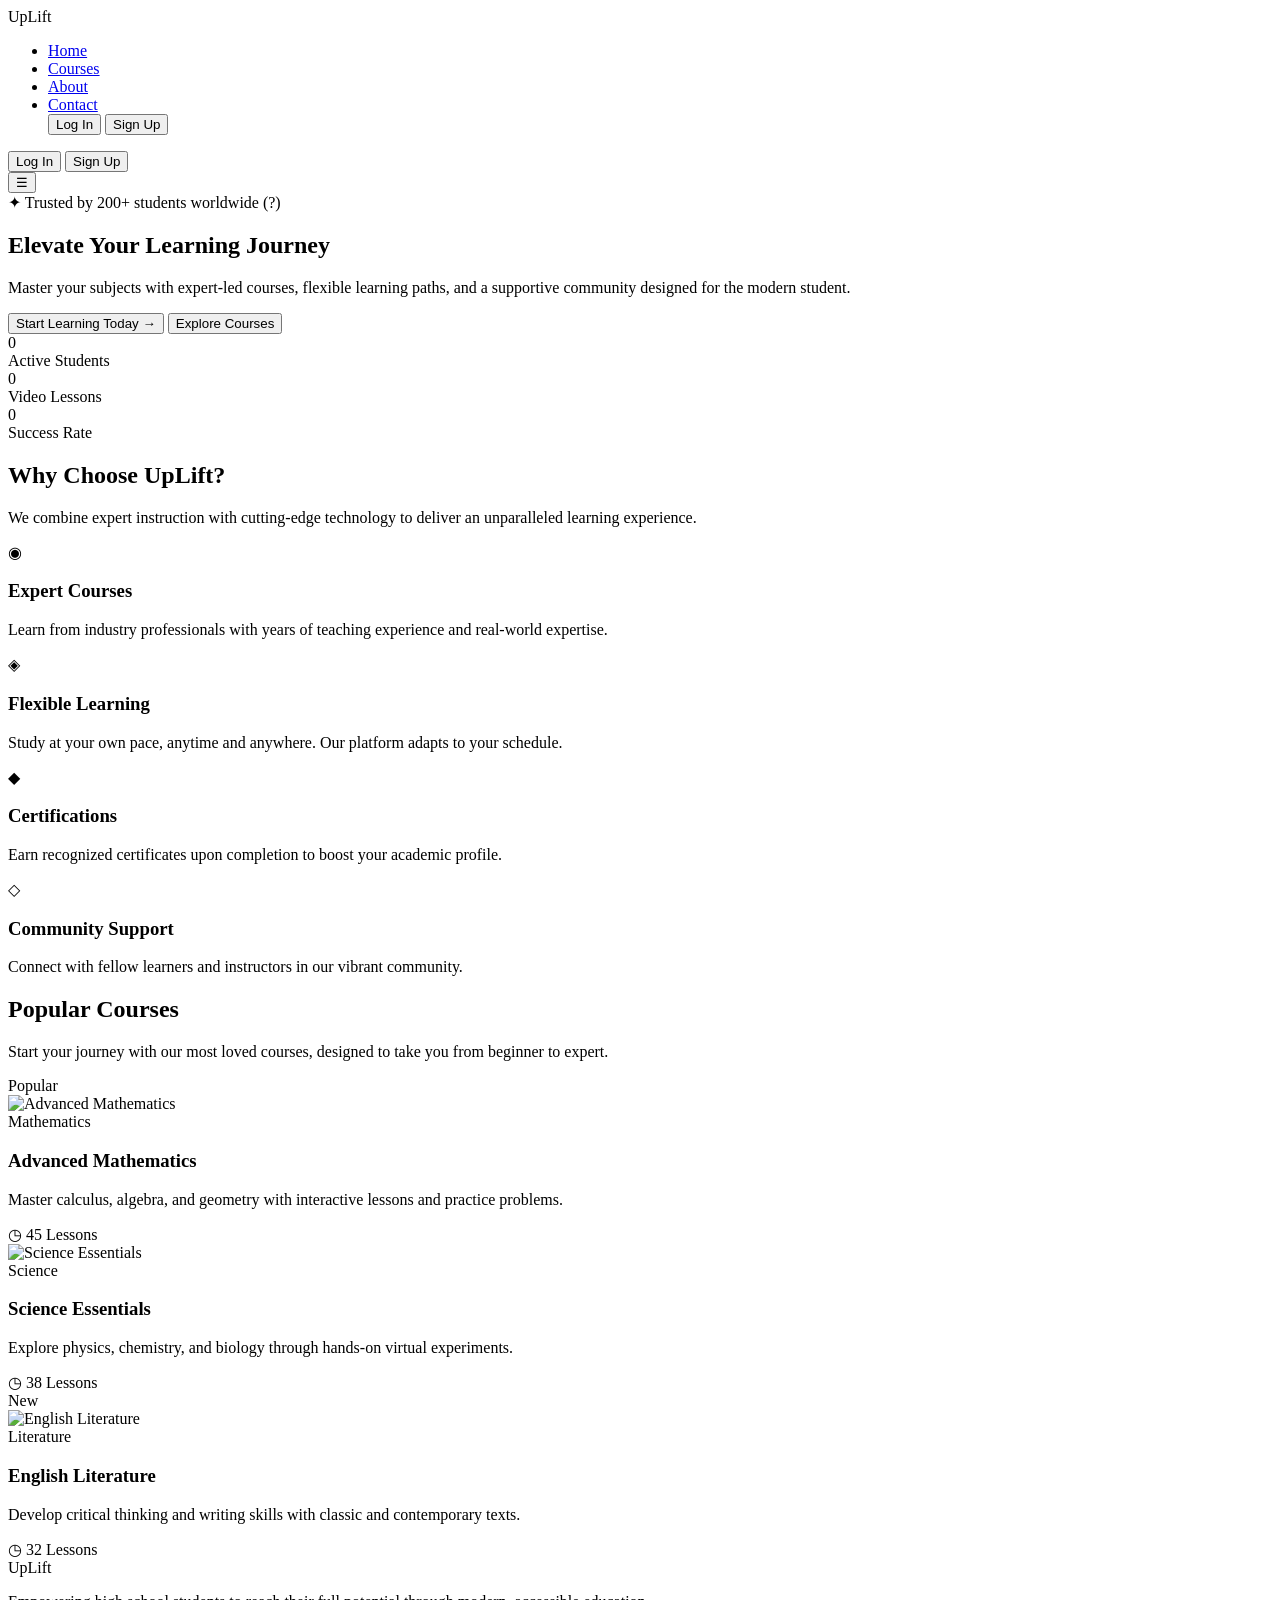
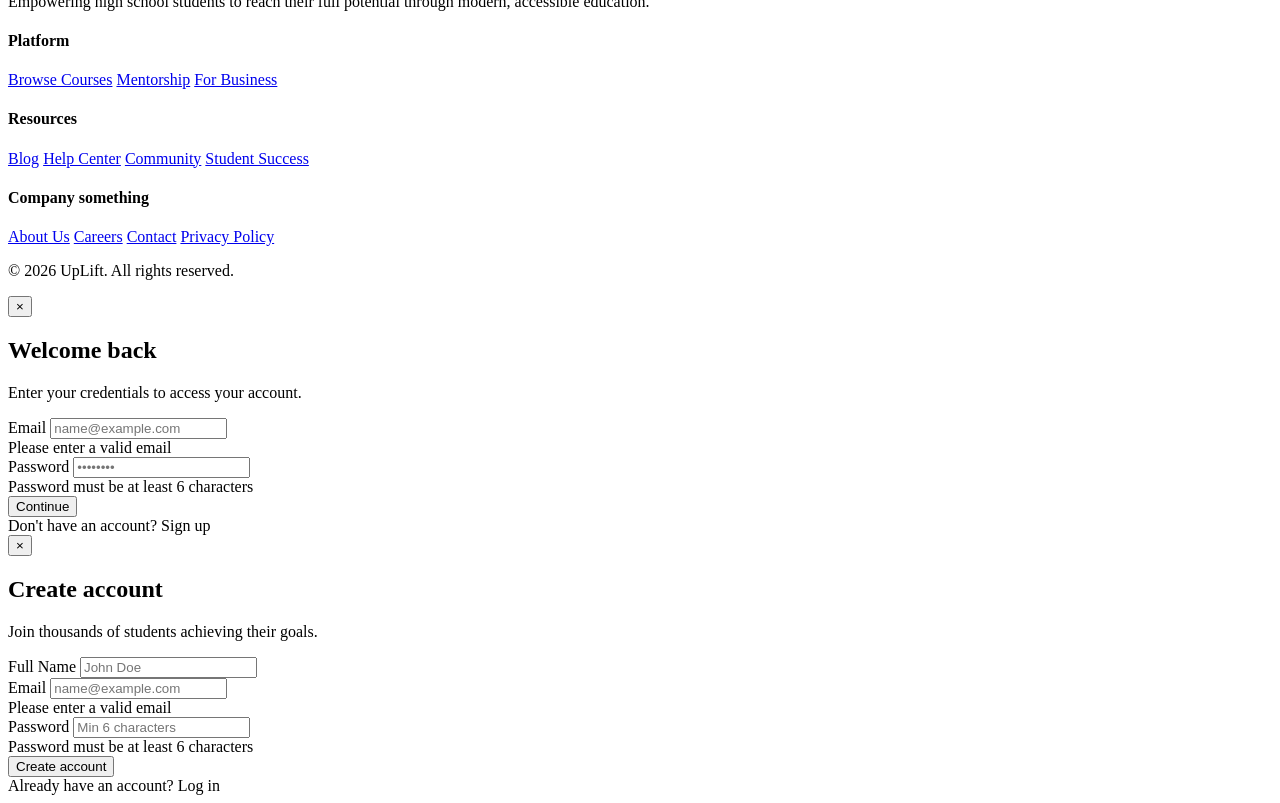
==== index.html @ 447b8def "Add files via upload" ====
<!DOCTYPE html>
<html lang="en">
<head>
  <meta charset="UTF-8">
  <meta name="viewport" content="width=device-width, initial-scale=1.0">
  <meta name="description" content="UpLift - Elevate your learning with expert courses, flexible schedules, and recognized certifications. Join 200+ students achieving their goals.">
  <meta name="theme-color" content="#0a0a0a">
  
  <title>UpLift - Elevate Your Learning</title>
  
  <link rel="icon" type="image/png" href="../images/Uplogo.ico">
  <link rel="stylesheet" href="../css/style.css"> <!-- you need ../ to climb back up before you can access sibling folders -->

  <script src="https://cdn.jsdelivr.net/npm/@supabase/supabase-js@2.39.3/dist/umd/supabase.min.js"></script>
  <link rel="preconnect" href="https://fonts.googleapis.com">
  <link rel="preconnect" href="https://fonts.gstatic.com" crossorigin>
  <link href="https://fonts.googleapis.com/css2?family=Inter:wght@300;400;500;600;700;800&display=swap" rel="stylesheet">
</head>
<body>

  <div class="toast-container" id="toastContainer"></div>

  <!-- nav -->
  <nav id="navbar">
    <div class="logo">UpLift</div>

    <ul class="nav-links" id="navMenu">
      <li><a href="#home" class="active">Home</a></li>
      <li><a href="courses.html">Courses</a></li>
      <li><a href="about.html">About</a></li>
      <li><a href="contact.html">Contact</a></li>

      <div class="mobile-auth-buttons">
        <button class="btn btn-outline" onclick="openLoginModal()">Log In</button>
        <button class="btn btn-primary" onclick="openSignupModal()">Sign Up</button>
      </div>
    </ul>

    <div class="auth-buttons">
      <button class="btn btn-outline" onclick="openLoginModal()">Log In</button>
      <button class="btn btn-primary" onclick="openSignupModal()">Sign Up</button>
    </div>

    <button class="hamburger" id="hamburger" aria-label="Toggle menu">☰</button>
  </nav>

  <!-- hero section -->
  <section id="home" class="hero">
    <div class="hero-grid"></div>
    <div class="hero-content">
      <div class="hero-badge">
        <span>✦</span>
        <span>Trusted by 200+ students worldwide (?)</span>
      </div>
      <h1>
        Elevate Your
        <span>Learning Journey</span>
      </h1>
      <p>Master your subjects with expert-led courses, flexible learning paths, and a supportive community designed for the modern student.</p>
      <div class="cta-group">
        <button class="cta-button" onclick="startLearning()">
          <span>Start Learning Today</span>
          <span>→</span>
        </button>
        <button class="cta-button secondary" onclick="scrollToCourses()">
          <span>Explore Courses</span>
        </button>
      </div>
    </div>
  </section>

  <!-- stats section -->
  <div class="stats reveal">
    <div class="stat-item">
      <div class="stat-number" data-target="200">0</div>
      <div class="stat-label">Active Students</div>
    </div>
    <div class="stat-item">
      <div class="stat-number" data-target="67">0</div>
      <div class="stat-label">Video Lessons</div>
    </div>
    <div class="stat-item">
      <div class="stat-number" data-target="90">0</div>
      <div class="stat-label">Success Rate</div>
    </div>
  </div>

  <!-- features section -->
  <section id="about" class="features-section">
    <div class="section-header reveal">
      <h2 class="section-title">Why Choose UpLift?</h2>
      <p class="section-subtitle">We combine expert instruction with cutting-edge technology to deliver an unparalleled learning experience.</p>
    </div>

    <div class="features">
      <div class="feature-card reveal" onclick="showFeature('Expert Courses')">
        <div class="icon-wrapper">◉</div>
        <h3>Expert Courses</h3>
        <p>Learn from industry professionals with years of teaching experience and real-world expertise.</p>
      </div>

      <div class="feature-card reveal" onclick="showFeature('Flexible Learning')">
        <div class="icon-wrapper">◈</div>
        <h3>Flexible Learning</h3>
        <p>Study at your own pace, anytime and anywhere. Our platform adapts to your schedule.</p>
      </div>

      <div class="feature-card reveal" onclick="showFeature('Certifications')">
        <div class="icon-wrapper">◆</div>
        <h3>Certifications</h3>
        <p>Earn recognized certificates upon completion to boost your academic profile.</p>
      </div>

      <div class="feature-card reveal" onclick="showFeature('Community Support')">
        <div class="icon-wrapper">◇</div>
        <h3>Community Support</h3>
        <p>Connect with fellow learners and instructors in our vibrant community.</p>
      </div>
    </div>
  </section>

  <!-- courses section -->
  <section id="courses" class="courses-section">
    <div class="section-header reveal">
      <h2 class="section-title">Popular Courses</h2>
      <p class="section-subtitle">Start your journey with our most loved courses, designed to take you from beginner to expert.</p>
    </div>

    <div class="courses-grid">
      <div class="course-card reveal" onclick="showCourse('Advanced Mathematics')">
        <div class="course-badge">Popular</div>
        <div class="course-image">
          <img src="https://images.unsplash.com/photo-1635070041078-e363dbe005cb?w=600&q=80" alt="Advanced Mathematics">
        </div>
        <div class="course-content">
          <div class="course-category">Mathematics</div>
          <h3>Advanced Mathematics</h3>
          <p>Master calculus, algebra, and geometry with interactive lessons and practice problems.</p>
          <div class="course-meta">
            <span>◷ 45 Lessons</span>
          </div>
        </div>
      </div>

      <div class="course-card reveal" onclick="showCourse('Science Essentials')">
        <div class="course-image">
          <img src="https://images.unsplash.com/photo-1532187863486-abf9dbad1b69?w=600&q=80" alt="Science Essentials">
        </div>
        <div class="course-content">
          <div class="course-category">Science</div>
          <h3>Science Essentials</h3>
          <p>Explore physics, chemistry, and biology through hands-on virtual experiments.</p>
          <div class="course-meta">
            <span>◷ 38 Lessons</span>
          </div>
        </div>
      </div>

      <div class="course-card reveal" onclick="showCourse('English Literature')">
        <div class="course-badge">New</div>
        <div class="course-image">
          <img src="https://images.unsplash.com/photo-1481627834876-b7833e8f5570?w=600&q=80" alt="English Literature">
        </div>
        <div class="course-content">
          <div class="course-category">Literature</div>
          <h3>English Literature</h3>
          <p>Develop critical thinking and writing skills with classic and contemporary texts.</p>
          <div class="course-meta">
            <span>◷ 32 Lessons</span>
          </div>
        </div>
      </div>
    </div>
  </section>

  <!-- footer -->
  <footer>
    <div class="footer-content">
      <div class="footer-brand">
        <div class="logo">UpLift</div>
        <p>Empowering high school students to reach their full potential through modern, accessible education.</p>
      </div>
      <div class="footer-section">
        <h4>Platform</h4>
        <a href="#">Browse Courses</a>
        <a href="#">Mentorship</a>
        <a href="#">For Business</a>
      </div>
      <div class="footer-section">
        <h4>Resources</h4>
        <a href="#">Blog</a>
        <a href="#">Help Center</a>
        <a href="#">Community</a>
        <a href="#">Student Success</a>
      </div>
      <div class="footer-section">
        <h4>Company something</h4>
        <a href="#">About Us</a>
        <a href="#">Careers</a>
        <a href="#">Contact</a>
        <a href="#">Privacy Policy</a>
      </div>
    </div>
    <div class="footer-bottom">
      <p>&copy; 2026 UpLift. All rights reserved.</p>
    </div>
  </footer>

  <!-- login modal -->
  <div id="loginModal" class="modal">
    <div class="modal-content">
      <button class="close-modal" onclick="closeLoginModal()">×</button>
      <h2>Welcome back</h2>
      <p class="modal-subtitle">Enter your credentials to access your account.</p>

      <form id="loginForm" onsubmit="handleLogin(event)">
        <div class="form-group">
          <label for="loginEmail">Email</label>
          <input type="email" id="loginEmail" placeholder="name@example.com" required>
          <div class="error-message" id="loginEmailError">Please enter a valid email</div>
        </div>

        <div class="form-group">
          <label for="loginPassword">Password</label>
          <input type="password" id="loginPassword" placeholder="••••••••" required minlength="6">
          <div class="error-message" id="loginPasswordError">Password must be at least 6 characters</div>
        </div>

        <button type="submit" class="submit-btn" id="loginBtn">
          <span class="spinner"></span>
          <span class="btn-text">Continue</span>
        </button>

        <div class="form-footer">
          Don't have an account? <a onclick="switchToSignup()">Sign up</a>
        </div>
      </form>
    </div>
  </div>

  <!-- signup modal -->
  <div id="signupModal" class="modal">
    <div class="modal-content">
      <button class="close-modal" onclick="closeSignupModal()">×</button>
      <h2>Create account</h2>
      <p class="modal-subtitle">Join thousands of students achieving their goals.</p>

      <form id="signupForm" onsubmit="handleSignup(event)">
        <div class="form-group">
          <label for="signupName">Full Name</label>
          <input type="text" id="signupName" placeholder="John Doe" required>
        </div>

        <div class="form-group">
          <label for="signupEmail">Email</label>
          <input type="email" id="signupEmail" placeholder="name@example.com" required>
          <div class="error-message" id="signupEmailError">Please enter a valid email</div>
        </div>

        <div class="form-group">
          <label for="signupPassword">Password</label>
          <input type="password" id="signupPassword" placeholder="Min 6 characters" required minlength="6">
          <div class="error-message" id="signupPasswordError">Password must be at least 6 characters</div>
        </div>

        <button type="submit" class="submit-btn" id="signupBtn">
          <span class="spinner"></span>
          <span class="btn-text">Create account</span>
        </button>

        <div class="form-footer">
          Already have an account? <a onclick="switchToLogin()">Log in</a>
        </div>
      </form>
    </div>
  </div>

<script src="../js/script.js"></script> <!-- you need ../ to climb back up before you can access sibling folders -->
</body>
</html>
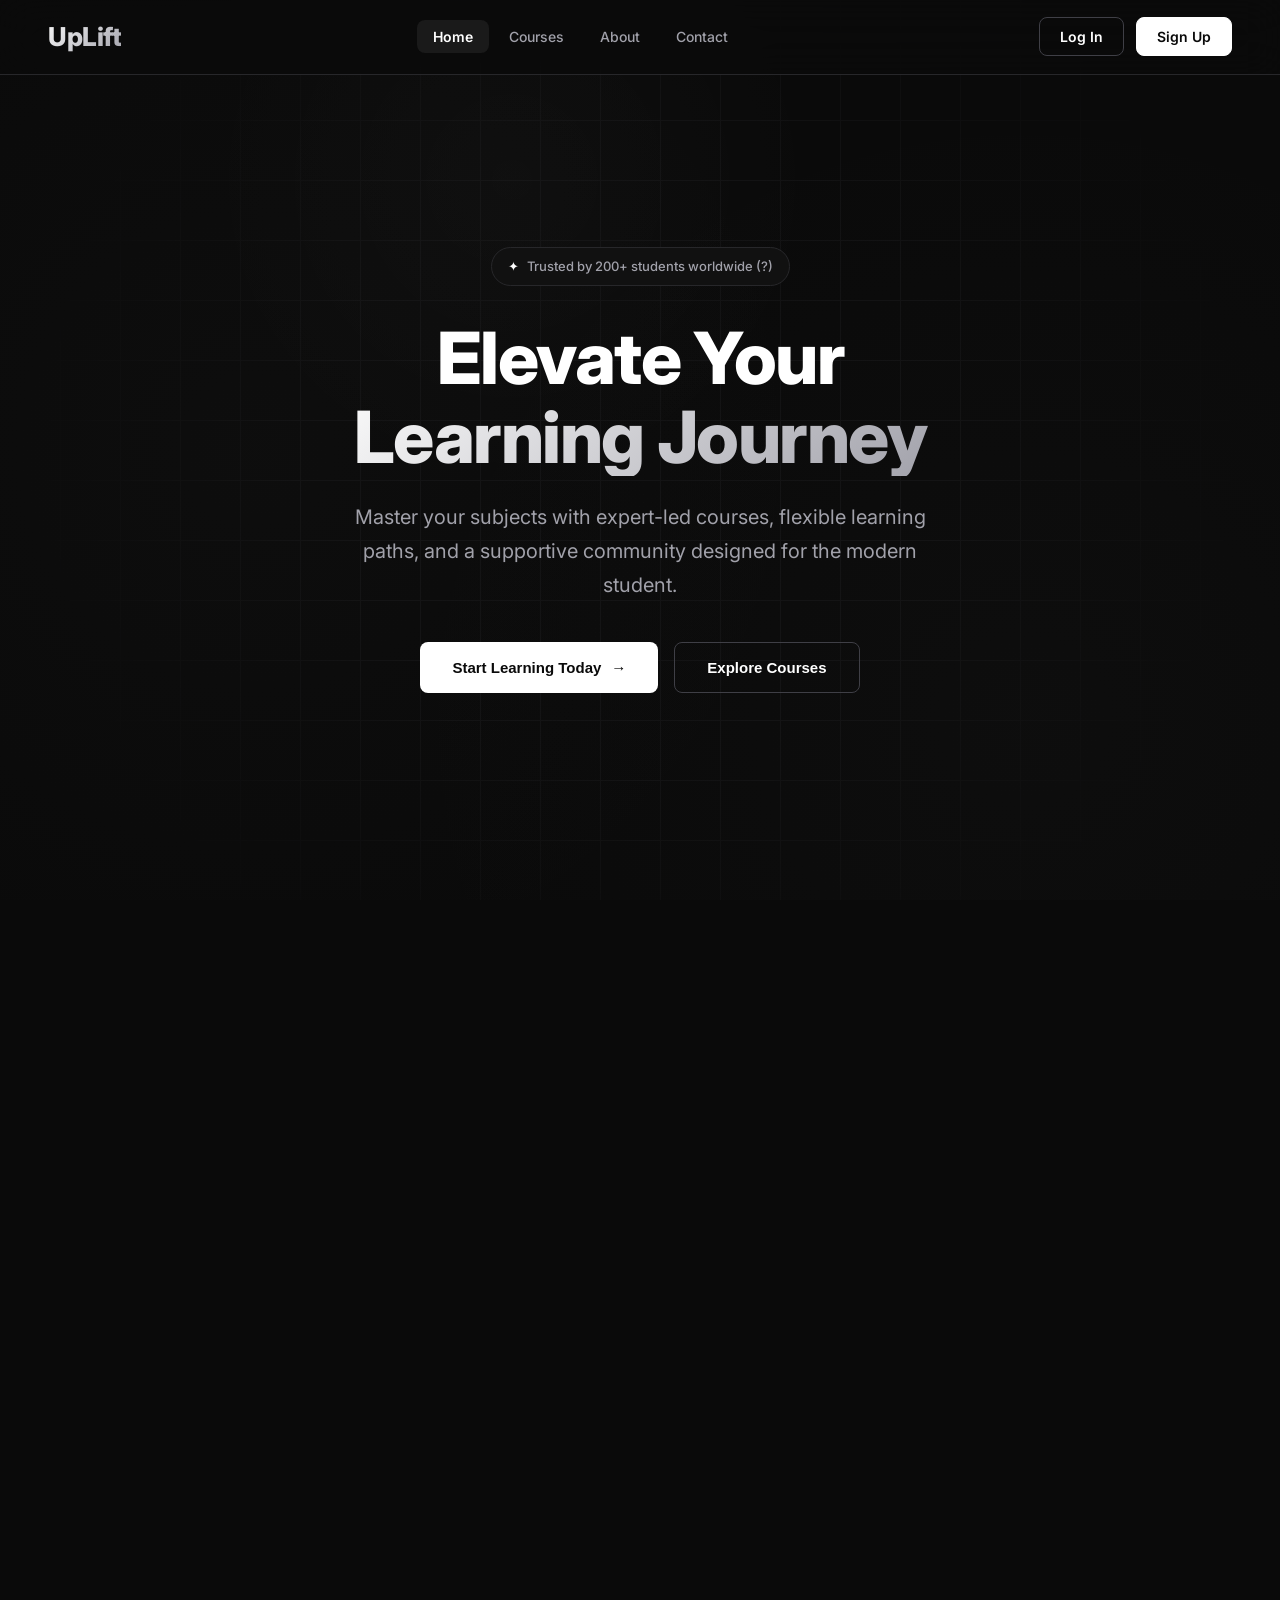
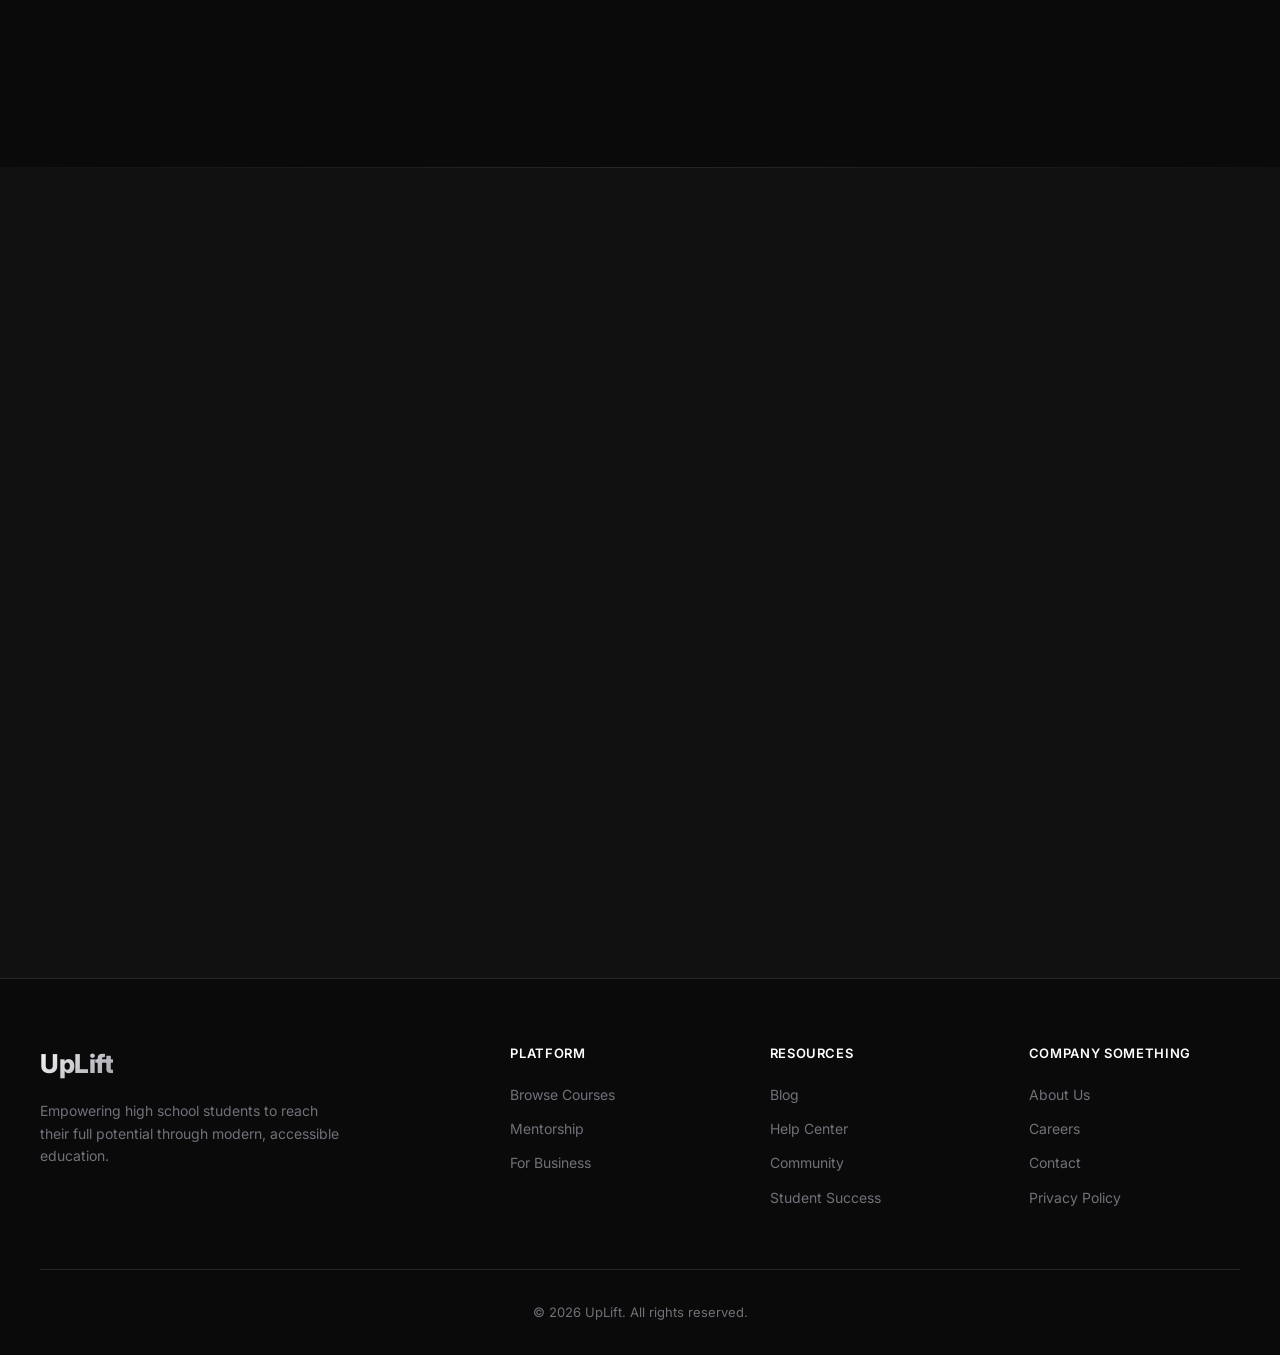
==== commit e84dccad: "Fix HTML encoding and update stylesheet path" ====
--- a/index.html
+++ b/index.html
@@ -9,7 +9,7 @@
   <title>UpLift - Elevate Your Learning</title>
   
   <link rel="icon" type="image/png" href="../images/Uplogo.ico">
-  <link rel="stylesheet" href="../css/style.css"> <!-- you need ../ to climb back up before you can access sibling folders -->
+  <link rel="stylesheet" href="style.css"> <!-- you need ../ to climb back up before you can access sibling folders -->
 
   <script src="https://cdn.jsdelivr.net/npm/@supabase/supabase-js@2.39.3/dist/umd/supabase.min.js"></script>
   <link rel="preconnect" href="https://fonts.googleapis.com">
@@ -277,4 +277,4 @@
 
 <script src="../js/script.js"></script> <!-- you need ../ to climb back up before you can access sibling folders -->
 </body>
-</html>+</html>
--- a/style.css
+++ b/style.css
@@ -0,0 +1,1130 @@
+:root {
+  --bg-primary: #0a0a0a;
+  --bg-secondary: #111111;
+  --bg-tertiary: #1a1a1a;
+  --bg-card: #141414;
+  --bg-hover: #1f1f1f;
+  
+  --text-primary: #ffffff;
+  --text-secondary: #a1a1aa;
+  --text-muted: #71717a;
+  
+  --border: #27272a;
+  --border-light: #3f3f46;
+  
+  --accent: #ffffff;
+  --accent-hover: #e4e4e7;
+  
+  --success: #22c55e;
+  --error: #ef4444;
+  --warning: #f59e0b;
+  
+  --gradient-1: #fafafa;
+  --gradient-2: #a1a1aa;
+  
+  --shadow-sm: 0 1px 2px 0 rgba(0, 0, 0, 0.5);
+  --shadow-md: 0 4px 6px -1px rgba(0, 0, 0, 0.5), 0 2px 4px -2px rgba(0, 0, 0, 0.5);
+  --shadow-lg: 0 10px 15px -3px rgba(0, 0, 0, 0.5), 0 4px 6px -4px rgba(0, 0, 0, 0.5);
+  --shadow-glow: 0 0 20px rgba(255, 255, 255, 0.1);
+  
+  --radius-sm: 8px;
+  --radius-md: 12px;
+  --radius-lg: 16px;
+  --radius-xl: 24px;
+  
+  --transition: all 0.3s cubic-bezier(0.4, 0, 0.2, 1);
+}
+
+* {
+  margin: 0;
+  padding: 0;
+  box-sizing: border-box;
+}
+
+html {
+  scroll-behavior: smooth;
+}
+
+body {
+  font-family: 'Inter', -apple-system, BlinkMacSystemFont, sans-serif;
+  min-height: 100vh;
+  background: var(--bg-primary);
+  color: var(--text-primary);
+  line-height: 1.6;
+  overflow-x: hidden;
+  -webkit-font-smoothing: antialiased;
+  -moz-osx-font-smoothing: grayscale;
+}
+
+::selection {
+  background: rgba(255, 255, 255, 0.2);
+  color: var(--text-primary);
+}
+
+/* nav */
+nav {
+  position: fixed;
+  top: 0;
+  left: 0;
+  right: 0;
+  z-index: 1000;
+  padding: 16px 48px;
+  display: flex;
+  justify-content: space-between;
+  align-items: center;
+  background: rgba(10, 10, 10, 0.8);
+  backdrop-filter: blur(20px);
+  -webkit-backdrop-filter: blur(20px);
+  border-bottom: 1px solid var(--border);
+  transition: var(--transition);
+  transform: translateY(0);
+}
+
+nav.hidden {
+  transform: translateY(-100%);
+}
+
+nav.scrolled {
+  padding: 12px 48px;
+  background: rgba(10, 10, 10, 0.95);
+  border-bottom-color: var(--border-light);
+}
+
+.logo {
+  font-size: 26px;
+  font-weight: 800;
+  letter-spacing: -0.5px;
+  background: linear-gradient(135deg, var(--gradient-1) 0%, var(--gradient-2) 100%);
+  -webkit-background-clip: text;
+  -webkit-text-fill-color: transparent;
+  background-clip: text;
+  position: relative;
+}
+
+.logo::after {
+  content: '';
+  position: absolute;
+  bottom: -4px;
+  left: 0;
+  width: 100%;
+  height: 2px;
+  background: linear-gradient(90deg, transparent, var(--accent), transparent);
+  opacity: 0;
+  transition: var(--transition);
+}
+
+nav:hover .logo::after {
+  opacity: 0.5;
+}
+
+.nav-links {
+  list-style: none;
+  display: flex;
+  gap: 4px;
+  align-items: center;
+}
+
+.nav-links a {
+  color: var(--text-secondary);
+  text-decoration: none;
+  font-size: 14px;
+  font-weight: 500;
+  padding: 8px 16px;
+  border-radius: var(--radius-sm);
+  transition: var(--transition);
+  position: relative;
+}
+
+.nav-links a:hover {
+  color: var(--text-primary);
+  background: var(--bg-tertiary);
+}
+
+.nav-links a.active {
+  color: var(--text-primary);
+  background: var(--bg-tertiary);
+  font-weight: 600;
+}
+
+.auth-buttons {
+  display: flex;
+  gap: 12px;
+  align-items: center;
+}
+
+.btn {
+  padding: 10px 20px;
+  border-radius: var(--radius-sm);
+  font-size: 14px;
+  font-weight: 600;
+  cursor: pointer;
+  transition: var(--transition);
+  border: none;
+  text-decoration: none;
+  display: inline-flex;
+  align-items: center;
+  gap: 8px;
+  position: relative;
+  overflow: hidden;
+  font-family: inherit;
+}
+
+.btn-outline {
+  background: transparent;
+  color: var(--text-primary);
+  border: 1px solid var(--border-light);
+}
+
+.btn-outline:hover {
+  background: var(--bg-tertiary);
+  border-color: var(--text-secondary);
+  transform: translateY(-1px);
+}
+
+.btn-primary {
+  background: var(--accent);
+  color: var(--bg-primary);
+  border: 1px solid var(--accent);
+}
+
+.btn-primary:hover {
+  background: var(--accent-hover);
+  transform: translateY(-1px);
+  box-shadow: var(--shadow-glow);
+}
+
+.btn-primary:disabled {
+  opacity: 0.5;
+  cursor: not-allowed;
+  transform: none;
+  box-shadow: none;
+}
+
+.hamburger {
+  display: none;
+  background: none;
+  border: none;
+  font-size: 24px;
+  cursor: pointer;
+  color: var(--text-primary);
+  padding: 8px;
+  border-radius: var(--radius-sm);
+  transition: var(--transition);
+  z-index: 1001;
+}
+
+.hamburger:hover {
+  background: var(--bg-tertiary);
+}
+
+.mobile-auth-buttons {
+  display: none;
+}
+
+/* Hero Section */
+.hero {
+  position: relative;
+  min-height: 100vh;
+  display: flex;
+  align-items: center;
+  justify-content: center;
+  text-align: center;
+  padding: 120px 40px 80px;
+  background: var(--bg-primary);
+  overflow: hidden;
+}
+
+.hero::before {
+  content: '';
+  position: absolute;
+  top: 0;
+  left: 0;
+  right: 0;
+  bottom: 0;
+  background: 
+    radial-gradient(circle at 20% 50%, rgba(120, 120, 120, 0.03) 0%, transparent 50%),
+    radial-gradient(circle at 80% 80%, rgba(120, 120, 120, 0.03) 0%, transparent 50%),
+    radial-gradient(circle at 40% 20%, rgba(255, 255, 255, 0.02) 0%, transparent 30%);
+  pointer-events: none;
+}
+
+.hero-grid {
+  position: absolute;
+  top: 0;
+  left: 0;
+  right: 0;
+  bottom: 0;
+  background-image: 
+    linear-gradient(var(--border) 1px, transparent 1px),
+    linear-gradient(90deg, var(--border) 1px, transparent 1px);
+  background-size: 60px 60px;
+  opacity: 0.3;
+  mask-image: radial-gradient(circle at center, black 40%, transparent 80%);
+  -webkit-mask-image: radial-gradient(circle at center, black 40%, transparent 80%);
+}
+
+.hero-content {
+  position: relative;
+  z-index: 2;
+  max-width: 900px;
+  animation: fadeInUp 1s ease;
+}
+
+.hero-badge {
+  display: inline-flex;
+  align-items: center;
+  gap: 8px;
+  background: var(--bg-secondary);
+  border: 1px solid var(--border);
+  padding: 8px 16px;
+  border-radius: 50px;
+  color: var(--text-secondary);
+  font-size: 13px;
+  font-weight: 500;
+  margin-bottom: 32px;
+  animation: fadeInUp 0.8s ease;
+}
+
+.hero-badge span:first-child {
+  color: var(--text-primary);
+}
+
+.hero h1 {
+  font-size: clamp(40px, 6vw, 72px);
+  font-weight: 800;
+  color: var(--text-primary);
+  margin-bottom: 24px;
+  line-height: 1.1;
+  letter-spacing: -0.02em;
+  animation: fadeInUp 0.8s ease 0.1s both;
+}
+
+.hero h1 span {
+  display: block;
+  background: linear-gradient(135deg, var(--gradient-1) 0%, var(--gradient-2) 100%);
+  -webkit-background-clip: text;
+  -webkit-text-fill-color: transparent;
+  background-clip: text;
+}
+
+.hero p {
+  font-size: clamp(16px, 2vw, 20px);
+  color: var(--text-secondary);
+  margin-bottom: 40px;
+  max-width: 600px;
+  margin-left: auto;
+  margin-right: auto;
+  line-height: 1.7;
+  animation: fadeInUp 0.8s ease 0.2s both;
+}
+
+.cta-group {
+  display: flex;
+  gap: 16px;
+  justify-content: center;
+  flex-wrap: wrap;
+  animation: fadeInUp 0.8s ease 0.3s both;
+}
+
+.cta-button {
+  padding: 16px 32px;
+  background: var(--accent);
+  color: var(--bg-primary);
+  text-decoration: none;
+  border-radius: var(--radius-sm);
+  font-size: 15px;
+  font-weight: 600;
+  transition: var(--transition);
+  cursor: pointer;
+  border: none;
+  display: inline-flex;
+  align-items: center;
+  gap: 10px;
+  position: relative;
+  overflow: hidden;
+}
+
+.cta-button:hover {
+  transform: translateY(-2px);
+  box-shadow: 0 0 30px rgba(255, 255, 255, 0.2);
+}
+
+.cta-button.secondary {
+  background: transparent;
+  color: var(--text-primary);
+  border: 1px solid var(--border-light);
+}
+
+.cta-button.secondary:hover {
+  background: var(--bg-tertiary);
+  border-color: var(--text-secondary);
+  box-shadow: none;
+}
+
+/* stats */
+.stats {
+  background: var(--bg-secondary);
+  padding: 48px;
+  display: grid;
+  grid-template-columns: repeat(auto-fit, minmax(200px, 1fr));
+  gap: 48px;
+  max-width: 1000px;
+  margin: -60px auto 100px;
+  border-radius: var(--radius-lg);
+  border: 1px solid var(--border);
+  position: relative;
+  z-index: 10;
+  box-shadow: var(--shadow-lg);
+}
+
+.stat-item {
+  text-align: center;
+  position: relative;
+}
+
+.stat-item:not(:last-child)::after {
+  content: '';
+  position: absolute;
+  right: -24px;
+  top: 50%;
+  transform: translateY(-50%);
+  height: 40px;
+  width: 1px;
+  background: var(--border);
+}
+
+.stat-number {
+  font-size: 42px;
+  font-weight: 800;
+  color: var(--text-primary);
+  margin-bottom: 8px;
+  line-height: 1;
+  font-family: 'Inter', sans-serif;
+  letter-spacing: -0.02em;
+}
+
+.stat-label {
+  font-size: 14px;
+  color: var(--text-muted);
+  font-weight: 500;
+  text-transform: uppercase;
+  letter-spacing: 0.05em;
+}
+
+/* features section */
+.features-section {
+  background: var(--bg-primary);
+  padding: 100px 40px;
+  position: relative;
+}
+
+.section-header {
+  text-align: center;
+  max-width: 600px;
+  margin: 0 auto 64px;
+}
+
+.section-title {
+  font-size: clamp(32px, 4vw, 40px);
+  font-weight: 800;
+  color: var(--text-primary);
+  margin-bottom: 16px;
+  line-height: 1.2;
+  letter-spacing: -0.02em;
+}
+
+.section-subtitle {
+  font-size: 17px;
+  color: var(--text-secondary);
+  line-height: 1.7;
+}
+
+.features {
+  max-width: 1200px;
+  margin: 0 auto;
+  display: grid;
+  grid-template-columns: repeat(auto-fit, minmax(260px, 1fr));
+  gap: 24px;
+}
+
+.feature-card {
+  background: var(--bg-card);
+  padding: 32px;
+  border-radius: var(--radius-md);
+  border: 1px solid var(--border);
+  transition: var(--transition);
+  cursor: pointer;
+  position: relative;
+  overflow: hidden;
+}
+
+.feature-card::before {
+  content: '';
+  position: absolute;
+  top: 0;
+  left: 0;
+  right: 0;
+  height: 1px;
+  background: linear-gradient(90deg, transparent, var(--border-light), transparent);
+  opacity: 0;
+  transition: var(--transition);
+}
+
+.feature-card:hover {
+  background: var(--bg-hover);
+  border-color: var(--border-light);
+  transform: translateY(-4px);
+  box-shadow: var(--shadow-lg);
+}
+
+.feature-card:hover::before {
+  opacity: 1;
+}
+
+.icon-wrapper {
+  width: 48px;
+  height: 48px;
+  background: var(--bg-tertiary);
+  border-radius: var(--radius-sm);
+  display: flex;
+  align-items: center;
+  justify-content: center;
+  margin-bottom: 20px;
+  font-size: 24px;
+  border: 1px solid var(--border);
+  transition: var(--transition);
+}
+
+.feature-card:hover .icon-wrapper {
+  background: var(--bg-primary);
+  border-color: var(--border-light);
+  transform: scale(1.05);
+}
+
+.feature-card h3 {
+  font-size: 18px;
+  color: var(--text-primary);
+  margin-bottom: 12px;
+  font-weight: 600;
+  letter-spacing: -0.01em;
+}
+
+.feature-card p {
+  font-size: 15px;
+  color: var(--text-secondary);
+  line-height: 1.6;
+}
+
+/* courses section */
+.courses-section {
+  padding: 100px 40px;
+  background: var(--bg-secondary);
+  position: relative;
+}
+
+.courses-section::before {
+  content: '';
+  position: absolute;
+  top: 0;
+  left: 0;
+  right: 0;
+  height: 1px;
+  background: linear-gradient(90deg, transparent, var(--border), transparent);
+}
+
+.courses-grid {
+  max-width: 1200px;
+  margin: 0 auto;
+  display: grid;
+  grid-template-columns: repeat(auto-fit, minmax(320px, 1fr));
+  gap: 24px;
+}
+
+.course-card {
+  background: var(--bg-card);
+  border-radius: var(--radius-md);
+  overflow: hidden;
+  transition: var(--transition);
+  cursor: pointer;
+  border: 1px solid var(--border);
+  position: relative;
+}
+
+.course-card:hover {
+  transform: translateY(-4px);
+  border-color: var(--border-light);
+  box-shadow: var(--shadow-lg);
+}
+
+.course-badge {
+  position: absolute;
+  top: 16px;
+  right: 16px;
+  background: var(--bg-primary);
+  border: 1px solid var(--border);
+  padding: 6px 12px;
+  border-radius: 50px;
+  font-size: 11px;
+  font-weight: 700;
+  color: var(--text-primary);
+  z-index: 2;
+  text-transform: uppercase;
+  letter-spacing: 0.05em;
+}
+
+.course-image {
+  width: 100%;
+  height: 200px;
+  position: relative;
+  overflow: hidden;
+  border-bottom: 1px solid var(--border);
+}
+
+.course-image img {
+  width: 100%;
+  height: 100%;
+  object-fit: cover;
+  transition: transform 0.6s ease;
+  filter: grayscale(20%);
+}
+
+.course-card:hover .course-image img {
+  transform: scale(1.05);
+  filter: grayscale(0%);
+}
+
+.course-content {
+  padding: 24px;
+}
+
+.course-category {
+  font-size: 12px;
+  font-weight: 600;
+  color: var(--text-muted);
+  text-transform: uppercase;
+  letter-spacing: 0.1em;
+  margin-bottom: 8px;
+}
+
+.course-card h3 {
+  font-size: 20px;
+  margin-bottom: 12px;
+  font-weight: 600;
+  color: var(--text-primary);
+  line-height: 1.3;
+  letter-spacing: -0.01em;
+}
+
+.course-card p {
+  font-size: 15px;
+  color: var(--text-secondary);
+  margin-bottom: 20px;
+  line-height: 1.6;
+}
+
+.course-meta {
+  display: flex;
+  justify-content: space-between;
+  align-items: center;
+  padding-top: 20px;
+  border-top: 1px solid var(--border);
+  font-size: 13px;
+  color: var(--text-muted);
+  font-weight: 500;
+}
+
+.course-meta span {
+  display: flex;
+  align-items: center;
+  gap: 6px;
+}
+
+.course-price {
+  font-size: 18px;
+  font-weight: 700;
+  color: var(--text-primary);
+}
+
+/* footer */
+footer {
+  background: var(--bg-primary);
+  color: var(--text-secondary);
+  padding: 64px 40px 32px;
+  border-top: 1px solid var(--border);
+}
+
+.footer-content {
+  max-width: 1200px;
+  margin: 0 auto;
+  display: grid;
+  grid-template-columns: 2fr repeat(3, 1fr);
+  gap: 48px;
+  margin-bottom: 48px;
+}
+
+.footer-brand .logo {
+  margin-bottom: 16px;
+  display: inline-block;
+}
+
+.footer-brand p {
+  font-size: 14px;
+  line-height: 1.6;
+  max-width: 300px;
+  color: var(--text-muted);
+}
+
+.footer-section h4 {
+  font-size: 13px;
+  margin-bottom: 20px;
+  font-weight: 600;
+  color: var(--text-primary);
+  text-transform: uppercase;
+  letter-spacing: 0.05em;
+}
+
+.footer-section a {
+  display: block;
+  color: var(--text-muted);
+  text-decoration: none;
+  margin-bottom: 12px;
+  transition: var(--transition);
+  font-size: 14px;
+}
+
+.footer-section a:hover {
+  color: var(--text-primary);
+  transform: translateX(4px);
+}
+
+.footer-bottom {
+  max-width: 1200px;
+  margin: 0 auto;
+  text-align: center;
+  padding-top: 32px;
+  border-top: 1px solid var(--border);
+  color: var(--text-muted);
+  font-size: 13px;
+}
+
+/* modal */
+.modal {
+  display: none;
+  position: fixed;
+  top: 0;
+  left: 0;
+  width: 100%;
+  height: 100%;
+  background: rgba(0, 0, 0, 0.8);
+  backdrop-filter: blur(8px);
+  z-index: 2000;
+  justify-content: center;
+  align-items: center;
+  padding: 20px;
+  animation: fadeIn 0.3s ease;
+}
+
+.modal.active {
+  display: flex;
+}
+
+.modal-content {
+  background: var(--bg-secondary);
+  padding: 40px;
+  border-radius: var(--radius-lg);
+  width: 100%;
+  max-width: 420px;
+  position: relative;
+  animation: slideUp 0.4s ease;
+  border: 1px solid var(--border);
+  box-shadow: 0 25px 50px -12px rgba(0, 0, 0, 0.8);
+}
+
+.close-modal {
+  position: absolute;
+  top: 20px;
+  right: 20px;
+  width: 32px;
+  height: 32px;
+  display: flex;
+  align-items: center;
+  justify-content: center;
+  border-radius: var(--radius-sm);
+  font-size: 20px;
+  cursor: pointer;
+  color: var(--text-muted);
+  transition: var(--transition);
+  background: transparent;
+  border: none;
+}
+
+.close-modal:hover {
+  background: var(--bg-tertiary);
+  color: var(--text-primary);
+}
+
+.modal-content h2 {
+  font-size: 24px;
+  color: var(--text-primary);
+  margin-bottom: 8px;
+  font-weight: 700;
+  letter-spacing: -0.02em;
+}
+
+.modal-subtitle {
+  color: var(--text-secondary);
+  margin-bottom: 32px;
+  font-size: 15px;
+}
+
+.form-group {
+  margin-bottom: 20px;
+}
+
+.form-group label {
+  display: block;
+  margin-bottom: 8px;
+  color: var(--text-primary);
+  font-weight: 500;
+  font-size: 14px;
+}
+
+.form-group input {
+  width: 100%;
+  padding: 12px 16px;
+  background: var(--bg-card);
+  border: 1px solid var(--border);
+  border-radius: var(--radius-sm);
+  font-size: 15px;
+  transition: var(--transition);
+  font-family: inherit;
+  color: var(--text-primary);
+}
+
+.form-group input::placeholder {
+  color: var(--text-muted);
+}
+
+.form-group input:focus {
+  outline: none;
+  border-color: var(--border-light);
+  background: var(--bg-tertiary);
+}
+
+.form-group input.error {
+  border-color: var(--error);
+  background: rgba(239, 68, 68, 0.05);
+}
+
+.error-message {
+  color: var(--error);
+  font-size: 13px;
+  margin-top: 6px;
+  display: none;
+  font-weight: 500;
+}
+
+.error-message.show {
+  display: block;
+  animation: shake 0.5s ease;
+}
+
+.submit-btn {
+  width: 100%;
+  padding: 14px;
+  background: var(--accent);
+  color: var(--bg-primary);
+  border: none;
+  border-radius: var(--radius-sm);
+  font-size: 15px;
+  font-weight: 600;
+  cursor: pointer;
+  transition: var(--transition);
+  margin-top: 8px;
+  display: flex;
+  align-items: center;
+  justify-content: center;
+  gap: 8px;
+  font-family: inherit;
+}
+
+.submit-btn:hover:not(:disabled) {
+  background: var(--accent-hover);
+  transform: translateY(-1px);
+}
+
+.submit-btn:disabled {
+  opacity: 0.5;
+  cursor: not-allowed;
+}
+
+.spinner {
+  width: 18px;
+  height: 18px;
+  border: 2px solid rgba(0, 0, 0, 0.2);
+  border-top-color: var(--bg-primary);
+  border-radius: 50%;
+  animation: spin 0.8s linear infinite;
+  display: none;
+}
+
+.submit-btn.loading .spinner {
+  display: block;
+}
+
+.submit-btn.loading .btn-text {
+  display: none;
+}
+
+.form-footer {
+  text-align: center;
+  margin-top: 24px;
+  color: var(--text-muted);
+  font-size: 14px;
+}
+
+.form-footer a {
+  color: var(--text-primary);
+  font-weight: 600;
+  cursor: pointer;
+  text-decoration: none;
+  transition: var(--transition);
+}
+
+.form-footer a:hover {
+  text-decoration: underline;
+}
+
+/* Toast Notifications */
+.toast-container {
+  position: fixed;
+  top: 100px;
+  right: 20px;
+  z-index: 3000;
+  display: flex;
+  flex-direction: column;
+  gap: 12px;
+}
+
+.toast {
+  background: var(--bg-secondary);
+  border: 1px solid var(--border);
+  padding: 16px 20px;
+  border-radius: var(--radius-md);
+  box-shadow: var(--shadow-lg);
+  display: flex;
+  align-items: center;
+  gap: 12px;
+  min-width: 320px;
+  max-width: 420px;
+  animation: slideInRight 0.4s ease, fadeOut 0.4s ease 4.6s;
+  transform-origin: right;
+}
+
+.toast.success { border-left: 3px solid var(--success); }
+.toast.error   { border-left: 3px solid var(--error); }
+.toast.warning { border-left: 3px solid var(--warning); }
+.toast.info    { border-left: 3px solid var(--text-primary); }
+
+.toast-icon {
+  font-size: 18px;
+  flex-shrink: 0;
+}
+
+.toast-content {
+  flex: 1;
+}
+
+.toast-title {
+  font-weight: 600;
+  color: var(--text-primary);
+  margin-bottom: 2px;
+  font-size: 14px;
+}
+
+.toast-message {
+  color: var(--text-secondary);
+  font-size: 13px;
+  line-height: 1.4;
+}
+
+/* Animations */
+@keyframes fadeIn {
+  from { opacity: 0; }
+  to   { opacity: 1; }
+}
+
+@keyframes fadeInUp {
+  from { opacity: 0; transform: translateY(20px); }
+  to   { opacity: 1; transform: translateY(0); }
+}
+
+@keyframes slideUp {
+  from { opacity: 0; transform: translateY(30px); }
+  to   { opacity: 1; transform: translateY(0); }
+}
+
+@keyframes slideInRight {
+  from { opacity: 0; transform: translateX(100%); }
+  to   { opacity: 1; transform: translateX(0); }
+}
+
+@keyframes fadeOut {
+  to { opacity: 0; transform: translateX(100%); }
+}
+
+@keyframes spin {
+  to { transform: rotate(360deg); }
+}
+
+@keyframes shake {
+  0%, 100% { transform: translateX(0); }
+  25%       { transform: translateX(-8px); }
+  75%       { transform: translateX(8px); }
+}
+
+.reveal {
+  opacity: 0;
+  transform: translateY(30px);
+  transition: all 0.8s cubic-bezier(0.5, 0, 0, 1);
+}
+
+.reveal.active {
+  opacity: 1;
+  transform: translateY(0);
+}
+
+/* ── Responsive ── */
+@media (max-width: 768px) {
+  nav {
+    padding: 12px 20px;
+  }
+
+  nav.scrolled {
+    padding: 10px 20px;
+  }
+
+  .hamburger {
+    display: flex;
+  }
+
+  .auth-buttons {
+    display: none;
+  }
+
+  .nav-links {
+    position: fixed;
+    top: 0;
+    right: -100%;
+    width: 80%;
+    max-width: 300px;
+    height: 100vh;
+    background: var(--bg-secondary);
+    flex-direction: column;
+    padding: 80px 24px 24px;
+    gap: 8px;
+    transition: right 0.3s ease;
+    box-shadow: -10px 0 40px rgba(0, 0, 0, 0.5);
+    align-items: flex-start;
+    border-left: 1px solid var(--border);
+  }
+
+  .nav-links.mobile-open {
+    right: 0;
+  }
+
+  .nav-links a {
+    width: 100%;
+    padding: 12px 16px;
+    font-size: 16px;
+  }
+
+  .mobile-auth-buttons {
+    display: flex;
+    flex-direction: column;
+    width: 100%;
+    gap: 10px;
+    margin-top: 24px;
+    padding-top: 24px;
+    border-top: 1px solid var(--border);
+  }
+
+  .mobile-auth-buttons .btn {
+    width: 100%;
+    justify-content: center;
+  }
+
+  .hero {
+    padding: 100px 20px 60px;
+    min-height: auto;
+  }
+
+  .cta-group {
+    flex-direction: column;
+    width: 100%;
+    max-width: 280px;
+    margin: 0 auto;
+  }
+
+  .cta-button {
+    width: 100%;
+    justify-content: center;
+  }
+
+  .stats {
+    margin: -40px 20px 60px;
+    padding: 32px 24px;
+    gap: 32px;
+    grid-template-columns: 1fr;
+  }
+
+  .stat-item:not(:last-child)::after {
+    display: none;
+  }
+
+  .stat-number {
+    font-size: 36px;
+  }
+
+  .features-section,
+  .courses-section {
+    padding: 60px 20px;
+  }
+
+  .courses-grid {
+    grid-template-columns: 1fr;
+  }
+
+  .footer-content {
+    grid-template-columns: 1fr;
+    gap: 32px;
+  }
+
+  .modal-content {
+    padding: 32px 24px;
+  }
+
+  .toast-container {
+    left: 20px;
+    right: 20px;
+    top: auto;
+    bottom: 20px;
+  }
+
+  .toast {
+    min-width: auto;
+    max-width: none;
+  }
+}
+
+@media (prefers-reduced-motion: reduce) {
+  * {
+    animation-duration: 0.01ms !important;
+    animation-iteration-count: 1 !important;
+    transition-duration: 0.01ms !important;
+  }
+
+  html {
+    scroll-behavior: auto;
+  }
+}
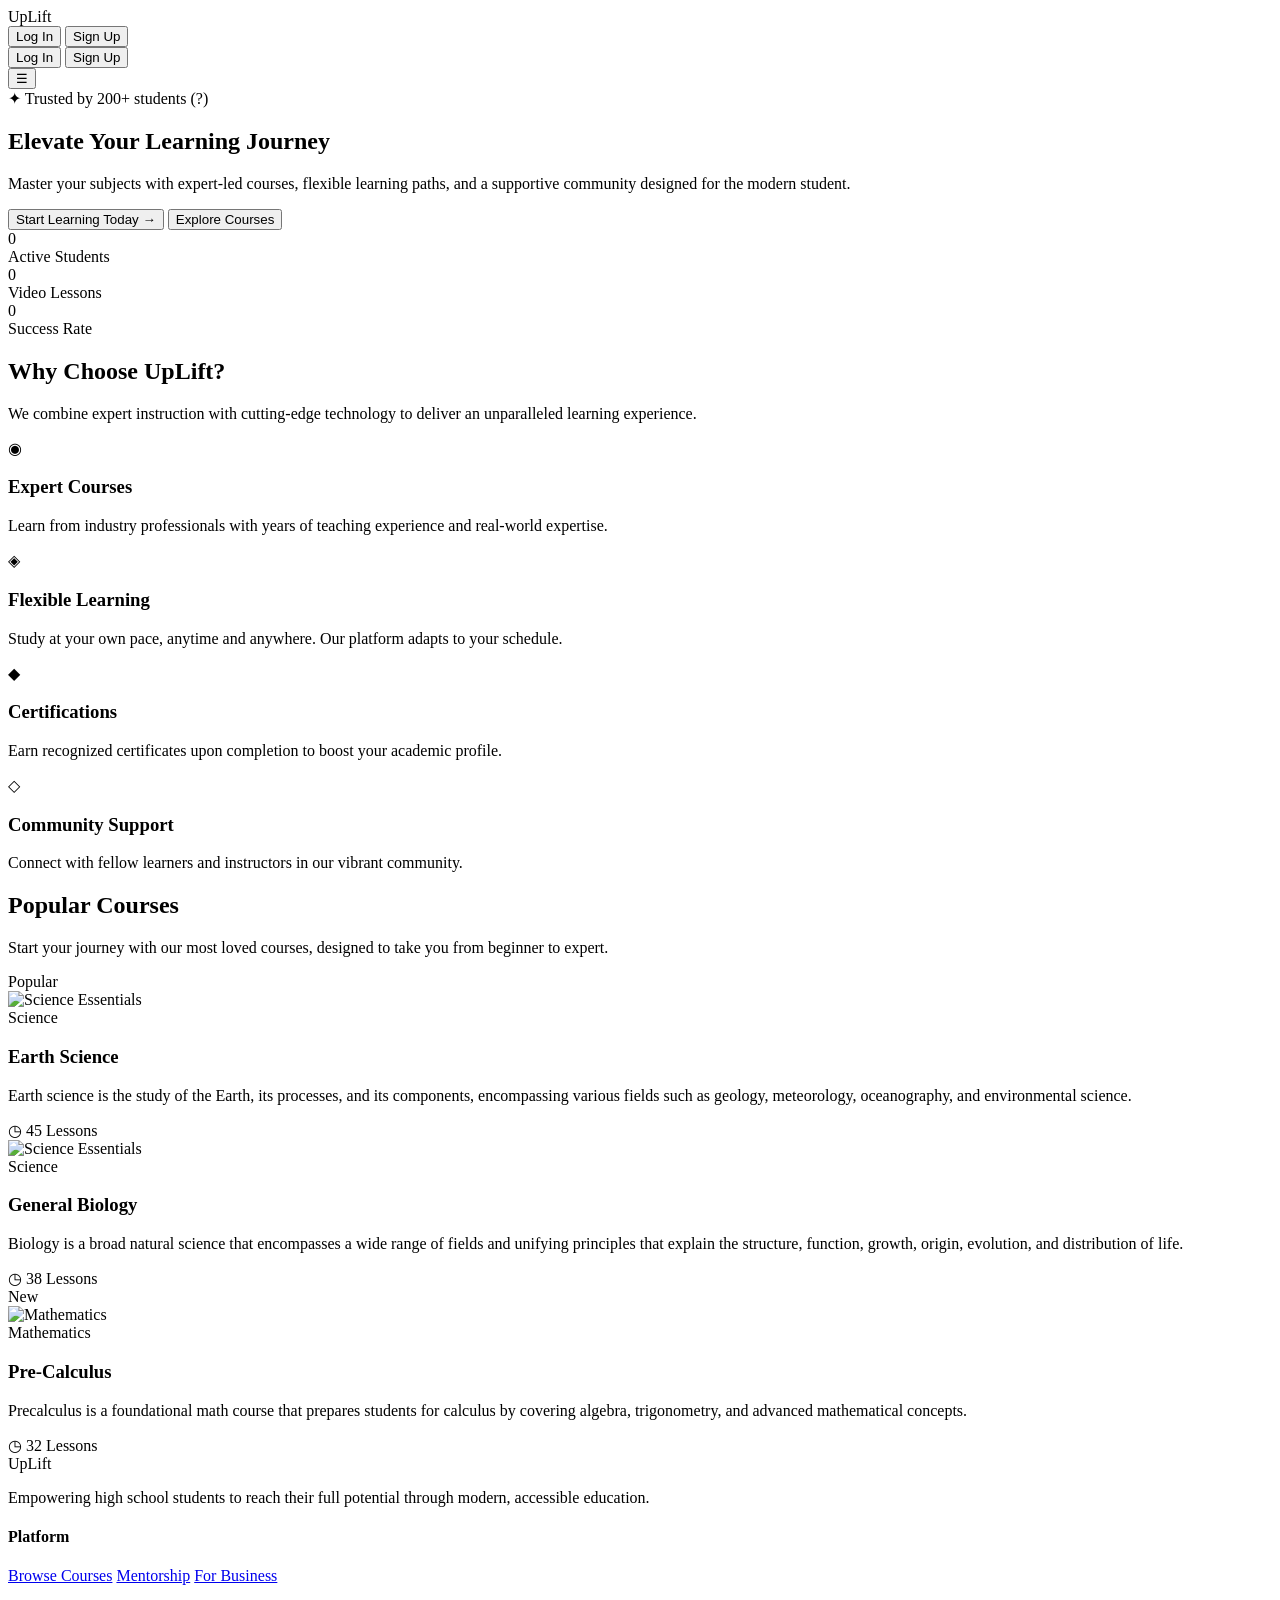
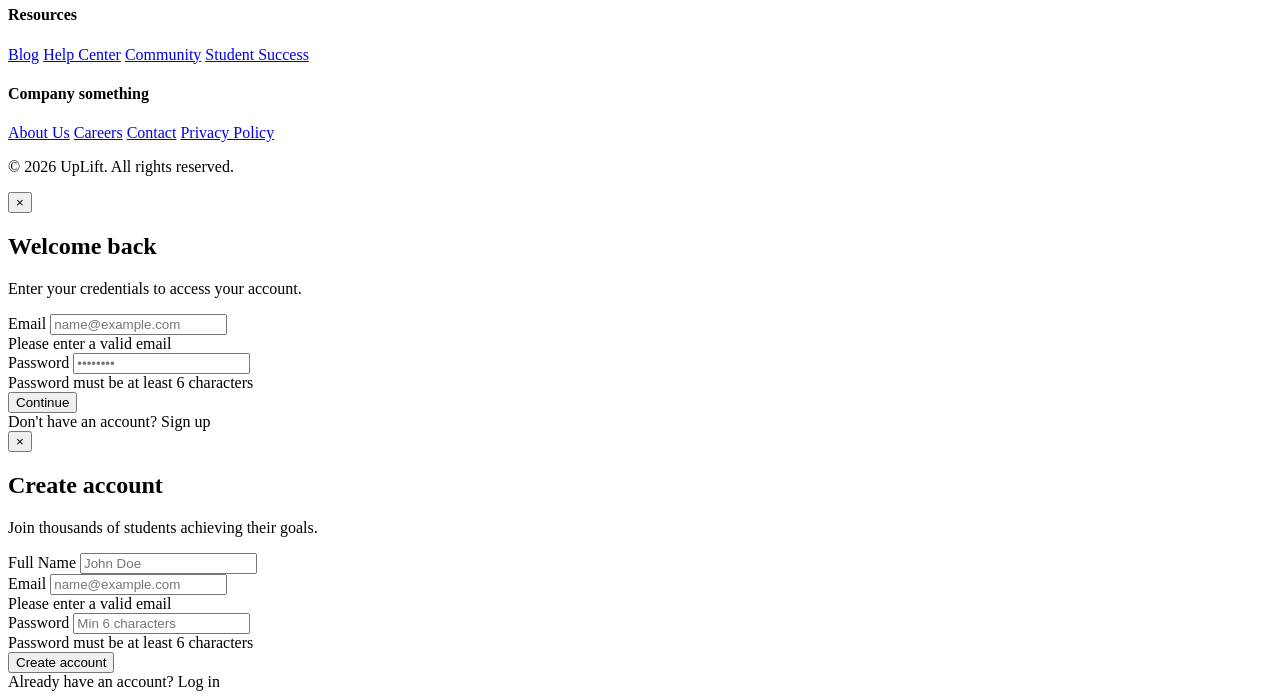
==== commit 5b758d9a: "Refactor index.html for improved structure and paths" ====
--- a/index.html
+++ b/index.html
@@ -9,12 +9,13 @@
   <title>UpLift - Elevate Your Learning</title>
   
   <link rel="icon" type="image/png" href="../images/Uplogo.ico">
-  <link rel="stylesheet" href="style.css"> <!-- you need ../ to climb back up before you can access sibling folders -->
+  <link rel="stylesheet" href="../css/style.css"> <!-- you need ../ to climb back up before you can access sibling folders -->
 
   <script src="https://cdn.jsdelivr.net/npm/@supabase/supabase-js@2.39.3/dist/umd/supabase.min.js"></script>
   <link rel="preconnect" href="https://fonts.googleapis.com">
   <link rel="preconnect" href="https://fonts.gstatic.com" crossorigin>
   <link href="https://fonts.googleapis.com/css2?family=Inter:wght@300;400;500;600;700;800&display=swap" rel="stylesheet">
+  <link href="https://fonts.googleapis.com/css2?family=Noto+Emoji:wght@300..700&display=swap" rel="stylesheet">
 </head>
 <body>
 
@@ -23,12 +24,6 @@
   <!-- nav -->
   <nav id="navbar">
     <div class="logo">UpLift</div>
-
-    <ul class="nav-links" id="navMenu">
-      <li><a href="#home" class="active">Home</a></li>
-      <li><a href="courses.html">Courses</a></li>
-      <li><a href="about.html">About</a></li>
-      <li><a href="contact.html">Contact</a></li>
 
       <div class="mobile-auth-buttons">
         <button class="btn btn-outline" onclick="openLoginModal()">Log In</button>
@@ -50,7 +45,7 @@
     <div class="hero-content">
       <div class="hero-badge">
         <span>✦</span>
-        <span>Trusted by 200+ students worldwide (?)</span>
+        <span>Trusted by 200+ students (?)</span>
       </div>
       <h1>
         Elevate Your
@@ -127,44 +122,44 @@
     </div>
 
     <div class="courses-grid">
-      <div class="course-card reveal" onclick="showCourse('Advanced Mathematics')">
+      <div class="course-card reveal">
         <div class="course-badge">Popular</div>
         <div class="course-image">
-          <img src="https://images.unsplash.com/photo-1635070041078-e363dbe005cb?w=600&q=80" alt="Advanced Mathematics">
+          <img src="https://images.unsplash.com/photo-1663427929917-333d88949f7a?q=80&w=1332&auto=format&fit=crop&ixlib=rb-4.1.0&ixid=M3wxMjA3fDB8MHxwaG90by1wYWdlfHx8fGVufDB8fHx8fA%3D%3D" alt="Science Essentials">
         </div>
         <div class="course-content">
-          <div class="course-category">Mathematics</div>
-          <h3>Advanced Mathematics</h3>
-          <p>Master calculus, algebra, and geometry with interactive lessons and practice problems.</p>
+          <div class="course-category">Science</div>
+          <h3>Earth Science</h3>
+          <p>Earth science is the study of the Earth, its processes, and its components, encompassing various fields such as geology, meteorology, oceanography, and environmental science.</p>
           <div class="course-meta">
             <span>◷ 45 Lessons</span>
           </div>
         </div>
       </div>
 
-      <div class="course-card reveal" onclick="showCourse('Science Essentials')">
+      <div class="course-card reveal">
         <div class="course-image">
           <img src="https://images.unsplash.com/photo-1532187863486-abf9dbad1b69?w=600&q=80" alt="Science Essentials">
         </div>
         <div class="course-content">
           <div class="course-category">Science</div>
-          <h3>Science Essentials</h3>
-          <p>Explore physics, chemistry, and biology through hands-on virtual experiments.</p>
+          <h3>General Biology</h3>
+          <p>Biology is a broad natural science that encompasses a wide range of fields and unifying principles that explain the structure, function, growth, origin, evolution, and distribution of life.</p>
           <div class="course-meta">
             <span>◷ 38 Lessons</span>
           </div>
         </div>
       </div>
 
-      <div class="course-card reveal" onclick="showCourse('English Literature')">
+      <div class="course-card reveal">
         <div class="course-badge">New</div>
         <div class="course-image">
-          <img src="https://images.unsplash.com/photo-1481627834876-b7833e8f5570?w=600&q=80" alt="English Literature">
+          <img src="https://images.unsplash.com/photo-1648201637025-1c77b9be3013?q=80&w=1170&auto=format&fit=crop&ixlib=rb-4.1.0&ixid=M3wxMjA3fDB8MHxwaG90by1wYWdlfHx8fGVufDB8fHx8fA%3D%3D" alt="Mathematics">
         </div>
         <div class="course-content">
-          <div class="course-category">Literature</div>
-          <h3>English Literature</h3>
-          <p>Develop critical thinking and writing skills with classic and contemporary texts.</p>
+          <div class="course-category">Mathematics</div>
+          <h3>Pre-Calculus</h3>
+          <p>Precalculus is a foundational math course that prepares students for calculus by covering algebra, trigonometry, and advanced mathematical concepts.</p>
           <div class="course-meta">
             <span>◷ 32 Lessons</span>
           </div>
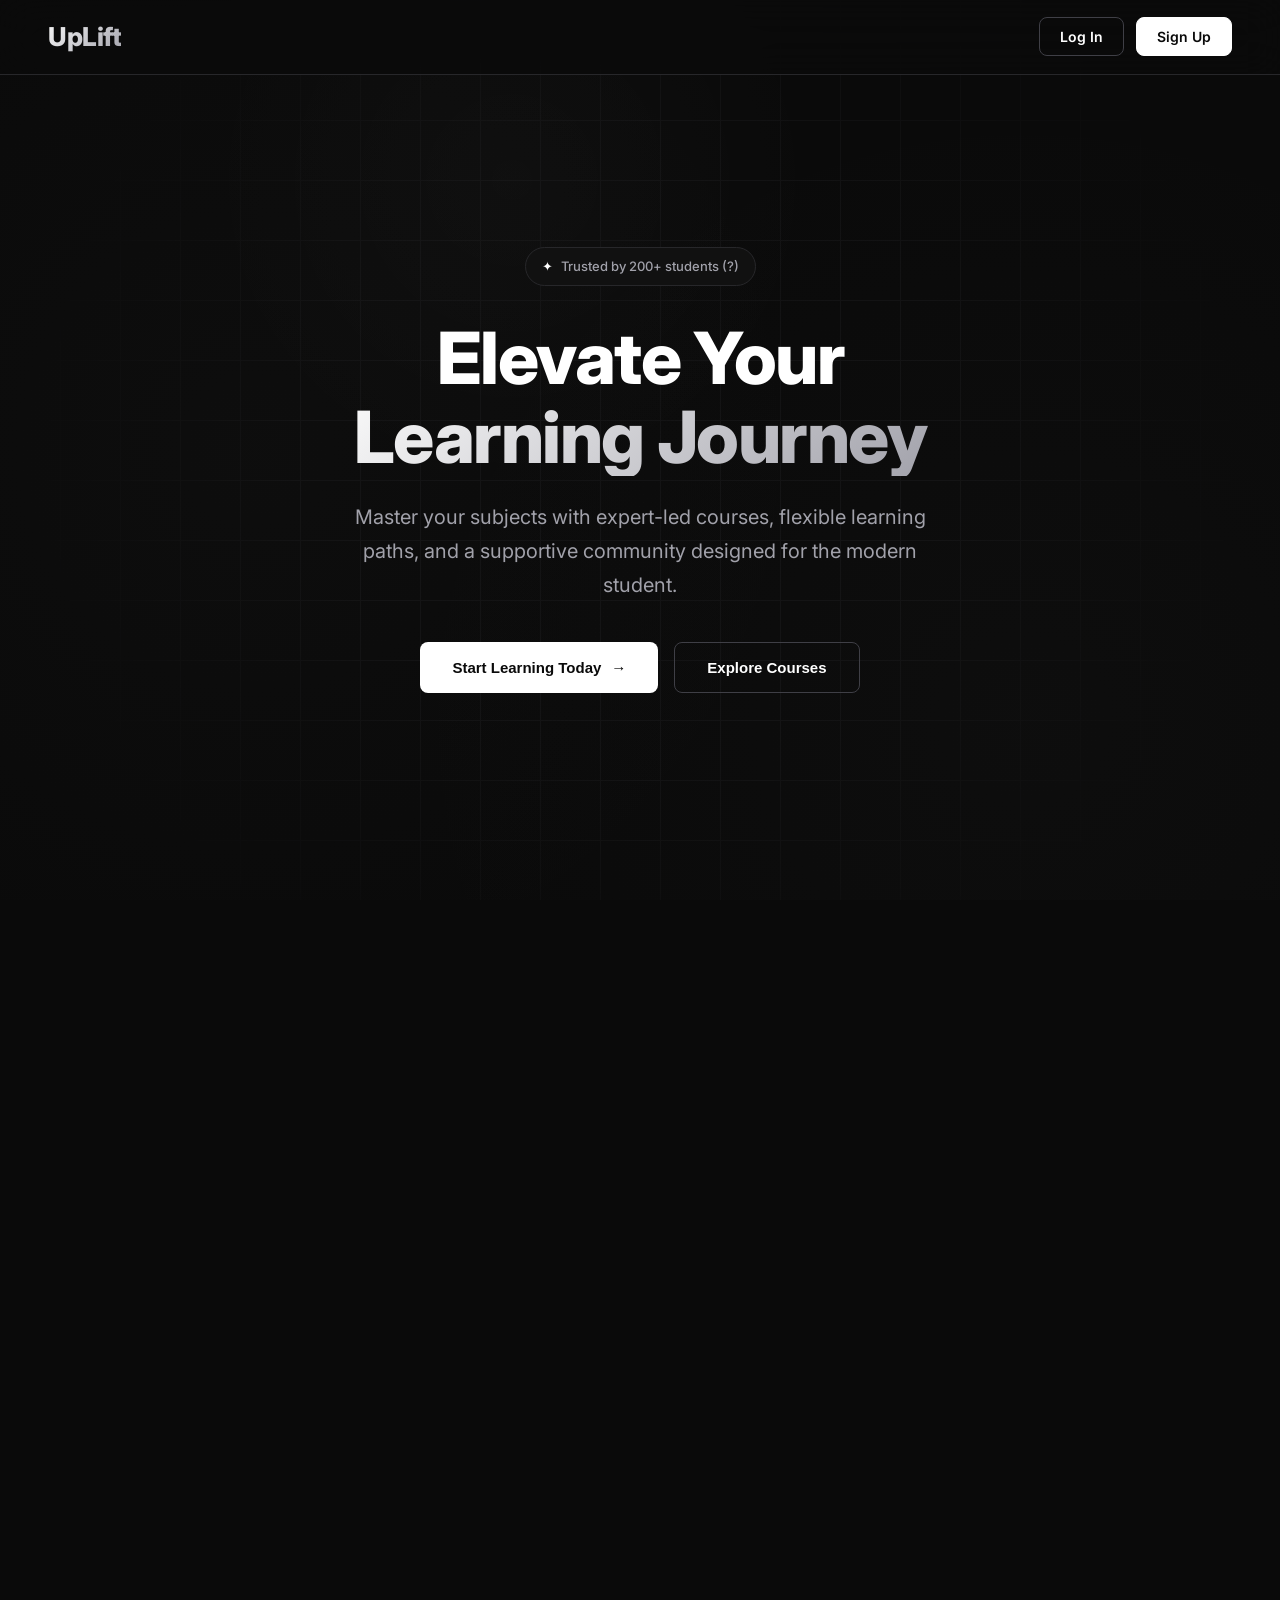
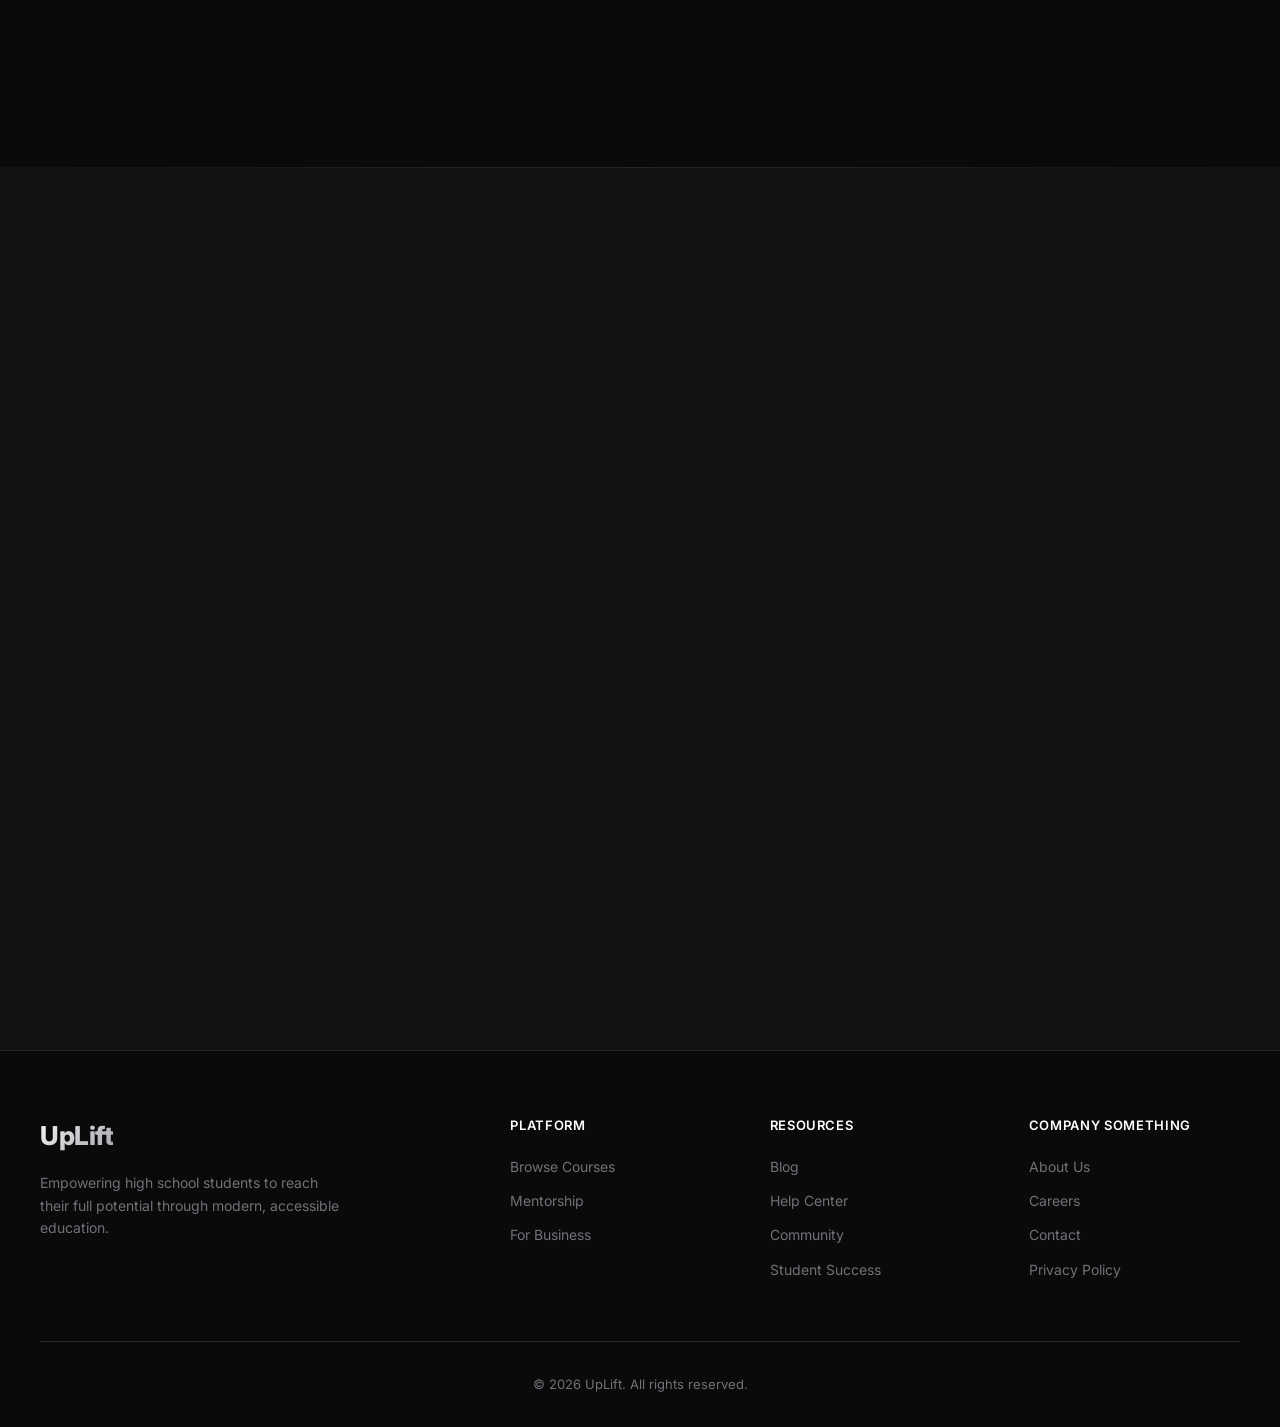
==== commit 475af903: "Fix HTML structure and update stylesheet path" ====
--- a/index.html
+++ b/index.html
@@ -9,7 +9,7 @@
   <title>UpLift - Elevate Your Learning</title>
   
   <link rel="icon" type="image/png" href="../images/Uplogo.ico">
-  <link rel="stylesheet" href="../css/style.css"> <!-- you need ../ to climb back up before you can access sibling folders -->
+  <link rel="stylesheet" href="style.css">
 
   <script src="https://cdn.jsdelivr.net/npm/@supabase/supabase-js@2.39.3/dist/umd/supabase.min.js"></script>
   <link rel="preconnect" href="https://fonts.googleapis.com">
@@ -270,6 +270,6 @@
     </div>
   </div>
 
-<script src="../js/script.js"></script> <!-- you need ../ to climb back up before you can access sibling folders -->
+<script src="script.js"></script>
 </body>
 </html>
--- a/style.css
+++ b/style.css
@@ -0,0 +1,1130 @@
+:root {
+  --bg-primary: #0a0a0a;
+  --bg-secondary: #111111;
+  --bg-tertiary: #1a1a1a;
+  --bg-card: #141414;
+  --bg-hover: #1f1f1f;
+  
+  --text-primary: #ffffff;
+  --text-secondary: #a1a1aa;
+  --text-muted: #71717a;
+  
+  --border: #27272a;
+  --border-light: #3f3f46;
+  
+  --accent: #ffffff;
+  --accent-hover: #e4e4e7;
+  
+  --success: #22c55e;
+  --error: #ef4444;
+  --warning: #f59e0b;
+  
+  --gradient-1: #fafafa;
+  --gradient-2: #a1a1aa;
+  
+  --shadow-sm: 0 1px 2px 0 rgba(0, 0, 0, 0.5);
+  --shadow-md: 0 4px 6px -1px rgba(0, 0, 0, 0.5), 0 2px 4px -2px rgba(0, 0, 0, 0.5);
+  --shadow-lg: 0 10px 15px -3px rgba(0, 0, 0, 0.5), 0 4px 6px -4px rgba(0, 0, 0, 0.5);
+  --shadow-glow: 0 0 20px rgba(255, 255, 255, 0.1);
+  
+  --radius-sm: 8px;
+  --radius-md: 12px;
+  --radius-lg: 16px;
+  --radius-xl: 24px;
+  
+  --transition: all 0.3s cubic-bezier(0.4, 0, 0.2, 1);
+}
+
+* {
+  margin: 0;
+  padding: 0;
+  box-sizing: border-box;
+}
+
+html {
+  scroll-behavior: smooth;
+}
+
+body {
+  font-family: 'Inter', -apple-system, BlinkMacSystemFont, sans-serif;
+  min-height: 100vh;
+  background: var(--bg-primary);
+  color: var(--text-primary);
+  line-height: 1.6;
+  overflow-x: hidden;
+  -webkit-font-smoothing: antialiased;
+  -moz-osx-font-smoothing: grayscale;
+}
+
+::selection {
+  background: rgba(255, 255, 255, 0.2);
+  color: var(--text-primary);
+}
+
+/* nav */
+nav {
+  position: fixed;
+  top: 0;
+  left: 0;
+  right: 0;
+  z-index: 1000;
+  padding: 16px 48px;
+  display: flex;
+  justify-content: space-between;
+  align-items: center;
+  background: rgba(10, 10, 10, 0.8);
+  backdrop-filter: blur(20px);
+  -webkit-backdrop-filter: blur(20px);
+  border-bottom: 1px solid var(--border);
+  transition: var(--transition);
+  transform: translateY(0);
+}
+
+nav.hidden {
+  transform: translateY(-100%);
+}
+
+nav.scrolled {
+  padding: 12px 48px;
+  background: rgba(10, 10, 10, 0.95);
+  border-bottom-color: var(--border-light);
+}
+
+.logo {
+  font-size: 26px;
+  font-weight: 800;
+  letter-spacing: -0.5px;
+  background: linear-gradient(135deg, var(--gradient-1) 0%, var(--gradient-2) 100%);
+  -webkit-background-clip: text;
+  -webkit-text-fill-color: transparent;
+  background-clip: text;
+  position: relative;
+}
+
+.logo::after {
+  content: '';
+  position: absolute;
+  bottom: -4px;
+  left: 0;
+  width: 100%;
+  height: 2px;
+  background: linear-gradient(90deg, transparent, var(--accent), transparent);
+  opacity: 0;
+  transition: var(--transition);
+}
+
+nav:hover .logo::after {
+  opacity: 0.5;
+}
+
+.nav-links {
+  list-style: none;
+  display: flex;
+  gap: 4px;
+  align-items: center;
+}
+
+.nav-links a {
+  color: var(--text-secondary);
+  text-decoration: none;
+  font-size: 14px;
+  font-weight: 500;
+  padding: 8px 16px;
+  border-radius: var(--radius-sm);
+  transition: var(--transition);
+  position: relative;
+}
+
+.nav-links a:hover {
+  color: var(--text-primary);
+  background: var(--bg-tertiary);
+}
+
+.nav-links a.active {
+  color: var(--text-primary);
+  background: var(--bg-tertiary);
+  font-weight: 600;
+}
+
+.auth-buttons {
+  display: flex;
+  gap: 12px;
+  align-items: center;
+}
+
+.btn {
+  padding: 10px 20px;
+  border-radius: var(--radius-sm);
+  font-size: 14px;
+  font-weight: 600;
+  cursor: pointer;
+  transition: var(--transition);
+  border: none;
+  text-decoration: none;
+  display: inline-flex;
+  align-items: center;
+  gap: 8px;
+  position: relative;
+  overflow: hidden;
+  font-family: inherit;
+}
+
+.btn-outline {
+  background: transparent;
+  color: var(--text-primary);
+  border: 1px solid var(--border-light);
+}
+
+.btn-outline:hover {
+  background: var(--bg-tertiary);
+  border-color: var(--text-secondary);
+  transform: translateY(-1px);
+}
+
+.btn-primary {
+  background: var(--accent);
+  color: var(--bg-primary);
+  border: 1px solid var(--accent);
+}
+
+.btn-primary:hover {
+  background: var(--accent-hover);
+  transform: translateY(-1px);
+  box-shadow: var(--shadow-glow);
+}
+
+.btn-primary:disabled {
+  opacity: 0.5;
+  cursor: not-allowed;
+  transform: none;
+  box-shadow: none;
+}
+
+.hamburger {
+  display: none;
+  background: none;
+  border: none;
+  font-size: 24px;
+  cursor: pointer;
+  color: var(--text-primary);
+  padding: 8px;
+  border-radius: var(--radius-sm);
+  transition: var(--transition);
+  z-index: 1001;
+}
+
+.hamburger:hover {
+  background: var(--bg-tertiary);
+}
+
+.mobile-auth-buttons {
+  display: none;
+}
+
+/* Hero Section */
+.hero {
+  position: relative;
+  min-height: 100vh;
+  display: flex;
+  align-items: center;
+  justify-content: center;
+  text-align: center;
+  padding: 120px 40px 80px;
+  background: var(--bg-primary);
+  overflow: hidden;
+}
+
+.hero::before {
+  content: '';
+  position: absolute;
+  top: 0;
+  left: 0;
+  right: 0;
+  bottom: 0;
+  background: 
+    radial-gradient(circle at 20% 50%, rgba(120, 120, 120, 0.03) 0%, transparent 50%),
+    radial-gradient(circle at 80% 80%, rgba(120, 120, 120, 0.03) 0%, transparent 50%),
+    radial-gradient(circle at 40% 20%, rgba(255, 255, 255, 0.02) 0%, transparent 30%);
+  pointer-events: none;
+}
+
+.hero-grid {
+  position: absolute;
+  top: 0;
+  left: 0;
+  right: 0;
+  bottom: 0;
+  background-image: 
+    linear-gradient(var(--border) 1px, transparent 1px),
+    linear-gradient(90deg, var(--border) 1px, transparent 1px);
+  background-size: 60px 60px;
+  opacity: 0.3;
+  mask-image: radial-gradient(circle at center, black 40%, transparent 80%);
+  -webkit-mask-image: radial-gradient(circle at center, black 40%, transparent 80%);
+}
+
+.hero-content {
+  position: relative;
+  z-index: 2;
+  max-width: 900px;
+  animation: fadeInUp 1s ease;
+}
+
+.hero-badge {
+  display: inline-flex;
+  align-items: center;
+  gap: 8px;
+  background: var(--bg-secondary);
+  border: 1px solid var(--border);
+  padding: 8px 16px;
+  border-radius: 50px;
+  color: var(--text-secondary);
+  font-size: 13px;
+  font-weight: 500;
+  margin-bottom: 32px;
+  animation: fadeInUp 0.8s ease;
+}
+
+.hero-badge span:first-child {
+  color: var(--text-primary);
+}
+
+.hero h1 {
+  font-size: clamp(40px, 6vw, 72px);
+  font-weight: 800;
+  color: var(--text-primary);
+  margin-bottom: 24px;
+  line-height: 1.1;
+  letter-spacing: -0.02em;
+  animation: fadeInUp 0.8s ease 0.1s both;
+}
+
+.hero h1 span {
+  display: block;
+  background: linear-gradient(135deg, var(--gradient-1) 0%, var(--gradient-2) 100%);
+  -webkit-background-clip: text;
+  -webkit-text-fill-color: transparent;
+  background-clip: text;
+}
+
+.hero p {
+  font-size: clamp(16px, 2vw, 20px);
+  color: var(--text-secondary);
+  margin-bottom: 40px;
+  max-width: 600px;
+  margin-left: auto;
+  margin-right: auto;
+  line-height: 1.7;
+  animation: fadeInUp 0.8s ease 0.2s both;
+}
+
+.cta-group {
+  display: flex;
+  gap: 16px;
+  justify-content: center;
+  flex-wrap: wrap;
+  animation: fadeInUp 0.8s ease 0.3s both;
+}
+
+.cta-button {
+  padding: 16px 32px;
+  background: var(--accent);
+  color: var(--bg-primary);
+  text-decoration: none;
+  border-radius: var(--radius-sm);
+  font-size: 15px;
+  font-weight: 600;
+  transition: var(--transition);
+  cursor: pointer;
+  border: none;
+  display: inline-flex;
+  align-items: center;
+  gap: 10px;
+  position: relative;
+  overflow: hidden;
+}
+
+.cta-button:hover {
+  transform: translateY(-2px);
+  box-shadow: 0 0 30px rgba(255, 255, 255, 0.2);
+}
+
+.cta-button.secondary {
+  background: transparent;
+  color: var(--text-primary);
+  border: 1px solid var(--border-light);
+}
+
+.cta-button.secondary:hover {
+  background: var(--bg-tertiary);
+  border-color: var(--text-secondary);
+  box-shadow: none;
+}
+
+/* stats */
+.stats {
+  background: var(--bg-secondary);
+  padding: 48px;
+  display: grid;
+  grid-template-columns: repeat(auto-fit, minmax(200px, 1fr));
+  gap: 48px;
+  max-width: 1000px;
+  margin: -60px auto 100px;
+  border-radius: var(--radius-lg);
+  border: 1px solid var(--border);
+  position: relative;
+  z-index: 10;
+  box-shadow: var(--shadow-lg);
+}
+
+.stat-item {
+  text-align: center;
+  position: relative;
+}
+
+.stat-item:not(:last-child)::after {
+  content: '';
+  position: absolute;
+  right: -24px;
+  top: 50%;
+  transform: translateY(-50%);
+  height: 40px;
+  width: 1px;
+  background: var(--border);
+}
+
+.stat-number {
+  font-size: 42px;
+  font-weight: 800;
+  color: var(--text-primary);
+  margin-bottom: 8px;
+  line-height: 1;
+  font-family: 'Inter', sans-serif;
+  letter-spacing: -0.02em;
+}
+
+.stat-label {
+  font-size: 14px;
+  color: var(--text-muted);
+  font-weight: 500;
+  text-transform: uppercase;
+  letter-spacing: 0.05em;
+}
+
+/* features section */
+.features-section {
+  background: var(--bg-primary);
+  padding: 100px 40px;
+  position: relative;
+}
+
+.section-header {
+  text-align: center;
+  max-width: 600px;
+  margin: 0 auto 64px;
+}
+
+.section-title {
+  font-size: clamp(32px, 4vw, 40px);
+  font-weight: 800;
+  color: var(--text-primary);
+  margin-bottom: 16px;
+  line-height: 1.2;
+  letter-spacing: -0.02em;
+}
+
+.section-subtitle {
+  font-size: 17px;
+  color: var(--text-secondary);
+  line-height: 1.7;
+}
+
+.features {
+  max-width: 1200px;
+  margin: 0 auto;
+  display: grid;
+  grid-template-columns: repeat(auto-fit, minmax(260px, 1fr));
+  gap: 24px;
+}
+
+.feature-card {
+  background: var(--bg-card);
+  padding: 32px;
+  border-radius: var(--radius-md);
+  border: 1px solid var(--border);
+  transition: var(--transition);
+  cursor: pointer;
+  position: relative;
+  overflow: hidden;
+}
+
+.feature-card::before {
+  content: '';
+  position: absolute;
+  top: 0;
+  left: 0;
+  right: 0;
+  height: 1px;
+  background: linear-gradient(90deg, transparent, var(--border-light), transparent);
+  opacity: 0;
+  transition: var(--transition);
+}
+
+.feature-card:hover {
+  background: var(--bg-hover);
+  border-color: var(--border-light);
+  transform: translateY(-4px);
+  box-shadow: var(--shadow-lg);
+}
+
+.feature-card:hover::before {
+  opacity: 1;
+}
+
+.icon-wrapper {
+  width: 48px;
+  height: 48px;
+  background: var(--bg-tertiary);
+  border-radius: var(--radius-sm);
+  display: flex;
+  align-items: center;
+  justify-content: center;
+  margin-bottom: 20px;
+  font-size: 24px;
+  border: 1px solid var(--border);
+  transition: var(--transition);
+}
+
+.feature-card:hover .icon-wrapper {
+  background: var(--bg-primary);
+  border-color: var(--border-light);
+  transform: scale(1.05);
+}
+
+.feature-card h3 {
+  font-size: 18px;
+  color: var(--text-primary);
+  margin-bottom: 12px;
+  font-weight: 600;
+  letter-spacing: -0.01em;
+}
+
+.feature-card p {
+  font-size: 15px;
+  color: var(--text-secondary);
+  line-height: 1.6;
+}
+
+/* courses section */
+.courses-section {
+  padding: 100px 40px;
+  background: var(--bg-secondary);
+  position: relative;
+}
+
+.courses-section::before {
+  content: '';
+  position: absolute;
+  top: 0;
+  left: 0;
+  right: 0;
+  height: 1px;
+  background: linear-gradient(90deg, transparent, var(--border), transparent);
+}
+
+.courses-grid {
+  max-width: 1200px;
+  margin: 0 auto;
+  display: grid;
+  grid-template-columns: repeat(auto-fit, minmax(320px, 1fr));
+  gap: 24px;
+}
+
+.course-card {
+  background: var(--bg-card);
+  border-radius: var(--radius-md);
+  overflow: hidden;
+  transition: var(--transition);
+  cursor: pointer;
+  border: 1px solid var(--border);
+  position: relative;
+}
+
+.course-card:hover {
+  transform: translateY(-4px);
+  border-color: var(--border-light);
+  box-shadow: var(--shadow-lg);
+}
+
+.course-badge {
+  position: absolute;
+  top: 16px;
+  right: 16px;
+  background: var(--bg-primary);
+  border: 1px solid var(--border);
+  padding: 6px 12px;
+  border-radius: 50px;
+  font-size: 11px;
+  font-weight: 700;
+  color: var(--text-primary);
+  z-index: 2;
+  text-transform: uppercase;
+  letter-spacing: 0.05em;
+}
+
+.course-image {
+  width: 100%;
+  height: 200px;
+  position: relative;
+  overflow: hidden;
+  border-bottom: 1px solid var(--border);
+}
+
+.course-image img {
+  width: 100%;
+  height: 100%;
+  object-fit: cover;
+  transition: transform 0.6s ease;
+  filter: grayscale(20%);
+}
+
+.course-card:hover .course-image img {
+  transform: scale(1.05);
+  filter: grayscale(0%);
+}
+
+.course-content {
+  padding: 24px;
+}
+
+.course-category {
+  font-size: 12px;
+  font-weight: 600;
+  color: var(--text-muted);
+  text-transform: uppercase;
+  letter-spacing: 0.1em;
+  margin-bottom: 8px;
+}
+
+.course-card h3 {
+  font-size: 20px;
+  margin-bottom: 12px;
+  font-weight: 600;
+  color: var(--text-primary);
+  line-height: 1.3;
+  letter-spacing: -0.01em;
+}
+
+.course-card p {
+  font-size: 15px;
+  color: var(--text-secondary);
+  margin-bottom: 20px;
+  line-height: 1.6;
+}
+
+.course-meta {
+  display: flex;
+  justify-content: space-between;
+  align-items: center;
+  padding-top: 20px;
+  border-top: 1px solid var(--border);
+  font-size: 13px;
+  color: var(--text-muted);
+  font-weight: 500;
+}
+
+.course-meta span {
+  display: flex;
+  align-items: center;
+  gap: 6px;
+}
+
+.course-price {
+  font-size: 18px;
+  font-weight: 700;
+  color: var(--text-primary);
+}
+
+/* footer */
+footer {
+  background: var(--bg-primary);
+  color: var(--text-secondary);
+  padding: 64px 40px 32px;
+  border-top: 1px solid var(--border);
+}
+
+.footer-content {
+  max-width: 1200px;
+  margin: 0 auto;
+  display: grid;
+  grid-template-columns: 2fr repeat(3, 1fr);
+  gap: 48px;
+  margin-bottom: 48px;
+}
+
+.footer-brand .logo {
+  margin-bottom: 16px;
+  display: inline-block;
+}
+
+.footer-brand p {
+  font-size: 14px;
+  line-height: 1.6;
+  max-width: 300px;
+  color: var(--text-muted);
+}
+
+.footer-section h4 {
+  font-size: 13px;
+  margin-bottom: 20px;
+  font-weight: 600;
+  color: var(--text-primary);
+  text-transform: uppercase;
+  letter-spacing: 0.05em;
+}
+
+.footer-section a {
+  display: block;
+  color: var(--text-muted);
+  text-decoration: none;
+  margin-bottom: 12px;
+  transition: var(--transition);
+  font-size: 14px;
+}
+
+.footer-section a:hover {
+  color: var(--text-primary);
+  transform: translateX(4px);
+}
+
+.footer-bottom {
+  max-width: 1200px;
+  margin: 0 auto;
+  text-align: center;
+  padding-top: 32px;
+  border-top: 1px solid var(--border);
+  color: var(--text-muted);
+  font-size: 13px;
+}
+
+/* modal */
+.modal {
+  display: none;
+  position: fixed;
+  top: 0;
+  left: 0;
+  width: 100%;
+  height: 100%;
+  background: rgba(0, 0, 0, 0.8);
+  backdrop-filter: blur(8px);
+  z-index: 2000;
+  justify-content: center;
+  align-items: center;
+  padding: 20px;
+  animation: fadeIn 0.3s ease;
+}
+
+.modal.active {
+  display: flex;
+}
+
+.modal-content {
+  background: var(--bg-secondary);
+  padding: 40px;
+  border-radius: var(--radius-lg);
+  width: 100%;
+  max-width: 420px;
+  position: relative;
+  animation: slideUp 0.4s ease;
+  border: 1px solid var(--border);
+  box-shadow: 0 25px 50px -12px rgba(0, 0, 0, 0.8);
+}
+
+.close-modal {
+  position: absolute;
+  top: 20px;
+  right: 20px;
+  width: 32px;
+  height: 32px;
+  display: flex;
+  align-items: center;
+  justify-content: center;
+  border-radius: var(--radius-sm);
+  font-size: 20px;
+  cursor: pointer;
+  color: var(--text-muted);
+  transition: var(--transition);
+  background: transparent;
+  border: none;
+}
+
+.close-modal:hover {
+  background: var(--bg-tertiary);
+  color: var(--text-primary);
+}
+
+.modal-content h2 {
+  font-size: 24px;
+  color: var(--text-primary);
+  margin-bottom: 8px;
+  font-weight: 700;
+  letter-spacing: -0.02em;
+}
+
+.modal-subtitle {
+  color: var(--text-secondary);
+  margin-bottom: 32px;
+  font-size: 15px;
+}
+
+.form-group {
+  margin-bottom: 20px;
+}
+
+.form-group label {
+  display: block;
+  margin-bottom: 8px;
+  color: var(--text-primary);
+  font-weight: 500;
+  font-size: 14px;
+}
+
+.form-group input {
+  width: 100%;
+  padding: 12px 16px;
+  background: var(--bg-card);
+  border: 1px solid var(--border);
+  border-radius: var(--radius-sm);
+  font-size: 15px;
+  transition: var(--transition);
+  font-family: inherit;
+  color: var(--text-primary);
+}
+
+.form-group input::placeholder {
+  color: var(--text-muted);
+}
+
+.form-group input:focus {
+  outline: none;
+  border-color: var(--border-light);
+  background: var(--bg-tertiary);
+}
+
+.form-group input.error {
+  border-color: var(--error);
+  background: rgba(239, 68, 68, 0.05);
+}
+
+.error-message {
+  color: var(--error);
+  font-size: 13px;
+  margin-top: 6px;
+  display: none;
+  font-weight: 500;
+}
+
+.error-message.show {
+  display: block;
+  animation: shake 0.5s ease;
+}
+
+.submit-btn {
+  width: 100%;
+  padding: 14px;
+  background: var(--accent);
+  color: var(--bg-primary);
+  border: none;
+  border-radius: var(--radius-sm);
+  font-size: 15px;
+  font-weight: 600;
+  cursor: pointer;
+  transition: var(--transition);
+  margin-top: 8px;
+  display: flex;
+  align-items: center;
+  justify-content: center;
+  gap: 8px;
+  font-family: inherit;
+}
+
+.submit-btn:hover:not(:disabled) {
+  background: var(--accent-hover);
+  transform: translateY(-1px);
+}
+
+.submit-btn:disabled {
+  opacity: 0.5;
+  cursor: not-allowed;
+}
+
+.spinner {
+  width: 18px;
+  height: 18px;
+  border: 2px solid rgba(0, 0, 0, 0.2);
+  border-top-color: var(--bg-primary);
+  border-radius: 50%;
+  animation: spin 0.8s linear infinite;
+  display: none;
+}
+
+.submit-btn.loading .spinner {
+  display: block;
+}
+
+.submit-btn.loading .btn-text {
+  display: none;
+}
+
+.form-footer {
+  text-align: center;
+  margin-top: 24px;
+  color: var(--text-muted);
+  font-size: 14px;
+}
+
+.form-footer a {
+  color: var(--text-primary);
+  font-weight: 600;
+  cursor: pointer;
+  text-decoration: none;
+  transition: var(--transition);
+}
+
+.form-footer a:hover {
+  text-decoration: underline;
+}
+
+/* Toast Notifications */
+.toast-container {
+  position: fixed;
+  top: 100px;
+  right: 20px;
+  z-index: 3000;
+  display: flex;
+  flex-direction: column;
+  gap: 12px;
+}
+
+.toast {
+  background: var(--bg-secondary);
+  border: 1px solid var(--border);
+  padding: 16px 20px;
+  border-radius: var(--radius-md);
+  box-shadow: var(--shadow-lg);
+  display: flex;
+  align-items: center;
+  gap: 12px;
+  min-width: 320px;
+  max-width: 420px;
+  animation: slideInRight 0.4s ease, fadeOut 0.4s ease 4.6s;
+  transform-origin: right;
+}
+
+.toast.success { border-left: 3px solid var(--success); }
+.toast.error   { border-left: 3px solid var(--error); }
+.toast.warning { border-left: 3px solid var(--warning); }
+.toast.info    { border-left: 3px solid var(--text-primary); }
+
+.toast-icon {
+  font-size: 18px;
+  flex-shrink: 0;
+}
+
+.toast-content {
+  flex: 1;
+}
+
+.toast-title {
+  font-weight: 600;
+  color: var(--text-primary);
+  margin-bottom: 2px;
+  font-size: 14px;
+}
+
+.toast-message {
+  color: var(--text-secondary);
+  font-size: 13px;
+  line-height: 1.4;
+}
+
+/* Animations */
+@keyframes fadeIn {
+  from { opacity: 0; }
+  to   { opacity: 1; }
+}
+
+@keyframes fadeInUp {
+  from { opacity: 0; transform: translateY(20px); }
+  to   { opacity: 1; transform: translateY(0); }
+}
+
+@keyframes slideUp {
+  from { opacity: 0; transform: translateY(30px); }
+  to   { opacity: 1; transform: translateY(0); }
+}
+
+@keyframes slideInRight {
+  from { opacity: 0; transform: translateX(100%); }
+  to   { opacity: 1; transform: translateX(0); }
+}
+
+@keyframes fadeOut {
+  to { opacity: 0; transform: translateX(100%); }
+}
+
+@keyframes spin {
+  to { transform: rotate(360deg); }
+}
+
+@keyframes shake {
+  0%, 100% { transform: translateX(0); }
+  25%       { transform: translateX(-8px); }
+  75%       { transform: translateX(8px); }
+}
+
+.reveal {
+  opacity: 0;
+  transform: translateY(30px);
+  transition: all 0.8s cubic-bezier(0.5, 0, 0, 1);
+}
+
+.reveal.active {
+  opacity: 1;
+  transform: translateY(0);
+}
+
+/* ── Responsive ── */
+@media (max-width: 768px) {
+  nav {
+    padding: 12px 20px;
+  }
+
+  nav.scrolled {
+    padding: 10px 20px;
+  }
+
+  .hamburger {
+    display: flex;
+  }
+
+  .auth-buttons {
+    display: none;
+  }
+
+  .nav-links {
+    position: fixed;
+    top: 0;
+    right: -100%;
+    width: 80%;
+    max-width: 300px;
+    height: 100vh;
+    background: var(--bg-secondary);
+    flex-direction: column;
+    padding: 80px 24px 24px;
+    gap: 8px;
+    transition: right 0.3s ease;
+    box-shadow: -10px 0 40px rgba(0, 0, 0, 0.5);
+    align-items: flex-start;
+    border-left: 1px solid var(--border);
+  }
+
+  .nav-links.mobile-open {
+    right: 0;
+  }
+
+  .nav-links a {
+    width: 100%;
+    padding: 12px 16px;
+    font-size: 16px;
+  }
+
+  .mobile-auth-buttons {
+    display: flex;
+    flex-direction: column;
+    width: 100%;
+    gap: 10px;
+    margin-top: 24px;
+    padding-top: 24px;
+    border-top: 1px solid var(--border);
+  }
+
+  .mobile-auth-buttons .btn {
+    width: 100%;
+    justify-content: center;
+  }
+
+  .hero {
+    padding: 100px 20px 60px;
+    min-height: auto;
+  }
+
+  .cta-group {
+    flex-direction: column;
+    width: 100%;
+    max-width: 280px;
+    margin: 0 auto;
+  }
+
+  .cta-button {
+    width: 100%;
+    justify-content: center;
+  }
+
+  .stats {
+    margin: -40px 20px 60px;
+    padding: 32px 24px;
+    gap: 32px;
+    grid-template-columns: 1fr;
+  }
+
+  .stat-item:not(:last-child)::after {
+    display: none;
+  }
+
+  .stat-number {
+    font-size: 36px;
+  }
+
+  .features-section,
+  .courses-section {
+    padding: 60px 20px;
+  }
+
+  .courses-grid {
+    grid-template-columns: 1fr;
+  }
+
+  .footer-content {
+    grid-template-columns: 1fr;
+    gap: 32px;
+  }
+
+  .modal-content {
+    padding: 32px 24px;
+  }
+
+  .toast-container {
+    left: 20px;
+    right: 20px;
+    top: auto;
+    bottom: 20px;
+  }
+
+  .toast {
+    min-width: auto;
+    max-width: none;
+  }
+}
+
+@media (prefers-reduced-motion: reduce) {
+  * {
+    animation-duration: 0.01ms !important;
+    animation-iteration-count: 1 !important;
+    transition-duration: 0.01ms !important;
+  }
+
+  html {
+    scroll-behavior: auto;
+  }
+}
